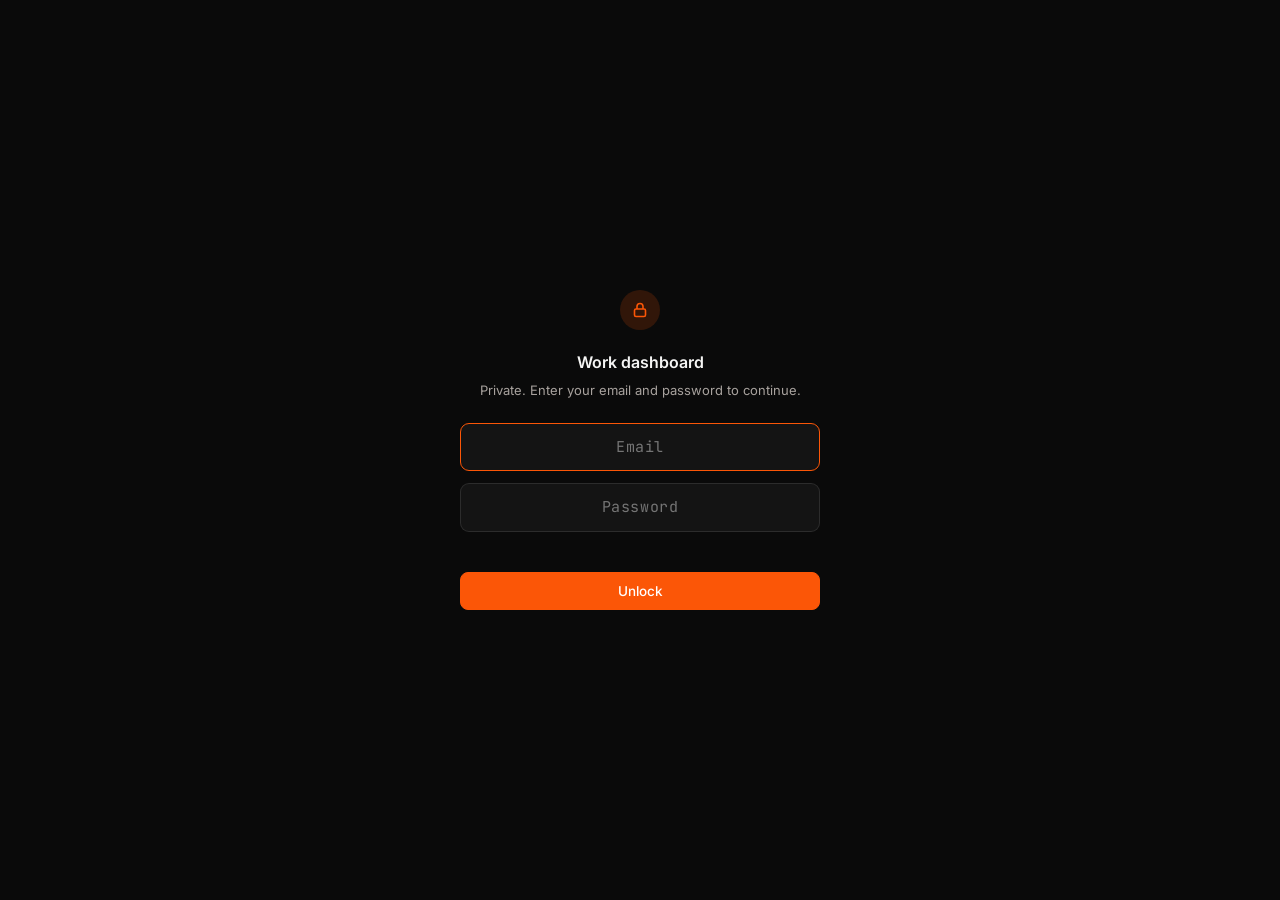
==== admin.html @ f703059a "Add site-content CMS, profile photo manager, and several fixes - Admin login now requires email + pa" ====
<!doctype html>
<html lang="en">
<head>
<meta charset="utf-8">
<meta name="viewport" content="width=device-width, initial-scale=1">
<meta name="robots" content="noindex, nofollow">
<title>Work — Pluseshot</title>
<link rel="preconnect" href="https://fonts.googleapis.com">
<link rel="preconnect" href="https://fonts.gstatic.com" crossorigin>
<link href="https://fonts.googleapis.com/css2?family=Inter:wght@400;500;600;700&family=JetBrains+Mono:wght@400;500&display=swap" rel="stylesheet">
<style>
  :root{
    --bg:#0a0a0a; --panel:#141414; --panel-2:#1a1a1a; --sunk:#0c0c0c;
    --line:rgba(255,255,255,.10); --line-hi:rgba(255,255,255,.20);
    --text:#f5f5f4; --dim:#a8a29e; --faint:#6b6560;
    --accent:#fb5607; --accent-soft:rgba(251,86,7,.16);
    --live:#3ddc97; --warn:#ffb454; --bad:#ff6b6b;
    --r:10px;
    --mono:"JetBrains Mono",ui-monospace,SFMono-Regular,Menlo,monospace;
    --ease:cubic-bezier(.22,1,.36,1);
  }
  *{box-sizing:border-box}
  html,body{height:100%}
  body{
    margin:0; background:var(--bg); color:var(--text);
    font:400 14px/1.5 Inter,system-ui,-apple-system,sans-serif;
    -webkit-font-smoothing:antialiased;
  }
  button,input,select,textarea{font:inherit;color:inherit}
  button{cursor:pointer}
  a{color:var(--accent)}

  /* ---- shell ---- */
  .shell{display:flex;flex-direction:column;min-height:100vh}

  .top{
    display:flex;align-items:center;gap:14px;
    padding:12px 18px;border-bottom:1px solid var(--line);
    background:var(--panel);position:sticky;top:0;z-index:20;
  }
  .brand{display:flex;align-items:center;gap:9px;font-weight:600;letter-spacing:-.01em}
  .dot{width:8px;height:8px;border-radius:50%;background:var(--accent);flex:none}
  .brand small{color:var(--faint);font-weight:400;font-size:12px;margin-left:2px}
  .spacer{flex:1}

  .pill{
    display:flex;align-items:center;gap:8px;
    background:var(--panel-2);border:1px solid var(--line);border-radius:999px;
    padding:6px 13px;font-size:12.5px;color:var(--dim);
    font-family:var(--mono);
  }
  .pill:hover{border-color:var(--line-hi);color:var(--text)}
  .pill .led{width:7px;height:7px;border-radius:50%;background:var(--faint);flex:none}
  .pill.on .led{background:var(--live);box-shadow:0 0 0 3px rgba(61,220,151,.16)}

  /* ---- buttons ---- */
  .btn{
    border:1px solid var(--line-hi);background:var(--panel-2);color:var(--text);
    border-radius:8px;padding:8px 14px;font-size:13.5px;font-weight:500;
    transition:background .16s,border-color .16s,opacity .16s;
  }
  .btn:hover{background:#1e1e27;border-color:#40404f}
  .btn:disabled{opacity:.42;cursor:not-allowed}
  .btn.primary{background:var(--accent);border-color:var(--accent);color:#fff}
  .btn.primary:hover{background:#ff7a33;border-color:#ff7a33}
  .btn.ghost{background:transparent;border-color:var(--line)}
  .btn.danger{color:var(--bad);border-color:#3a2226;background:transparent}
  .btn.danger:hover{background:#2a1519;border-color:#5a2b32}
  .btn.sm{padding:6px 11px;font-size:12.5px}
  :focus-visible{outline:2px solid var(--accent);outline-offset:2px;border-radius:6px}

  /* ---- add bar ---- */
  .add{
    display:flex;gap:10px;padding:16px 18px;
    border-bottom:1px solid var(--line);background:var(--sunk);
  }
  .add input{
    flex:1;min-width:0;background:var(--panel);border:1px solid var(--line);
    border-radius:8px;padding:11px 14px;font-family:var(--mono);font-size:13px;
  }
  .add input:focus{border-color:var(--accent);outline:none}
  .add input::placeholder{color:var(--faint);font-family:Inter,sans-serif}

  /* ---- body ---- */
  .body{display:grid;grid-template-columns:minmax(300px,380px) 1fr;flex:1;min-height:0}

  .bin{border-right:1px solid var(--line);background:var(--panel);display:flex;flex-direction:column;min-height:0}
  .bin__head{
    display:flex;align-items:center;justify-content:space-between;
    padding:12px 16px;border-bottom:1px solid var(--line);
    font-size:11px;letter-spacing:.1em;text-transform:uppercase;color:var(--faint);font-weight:600;
  }
  .bin__list{overflow:auto;padding:8px;flex:1}

  .row{
    display:flex;align-items:center;gap:11px;padding:8px;border-radius:9px;
    border:1px solid transparent;cursor:pointer;transition:background .13s,border-color .13s;
  }
  .row:hover{background:var(--panel-2)}
  .row.sel{background:var(--accent-soft);border-color:rgba(251,86,7,.5)}
  .row.dragging{opacity:.35}
  .row.over{border-color:var(--accent)}
  .row__n{
    font-family:var(--mono);font-size:11px;color:var(--faint);width:20px;flex:none;
    text-align:right;font-variant-numeric:tabular-nums;
  }
  .row__thumb{
    width:62px;height:35px;flex:none;border-radius:5px;object-fit:cover;
    background:#000;border:1px solid var(--line);
  }
  .row[data-aspect="9:16"] .row__thumb{width:22px;height:35px}
  .row__txt{min-width:0;flex:1}
  .row__title{
    font-size:13px;font-weight:500;white-space:nowrap;overflow:hidden;text-overflow:ellipsis;
  }
  .row__meta{
    font-size:11px;color:var(--faint);white-space:nowrap;overflow:hidden;text-overflow:ellipsis;margin-top:2px;
  }
  .row__flags{display:flex;gap:4px;flex:none}
  .flag{
    font-size:9px;letter-spacing:.06em;font-weight:600;text-transform:uppercase;
    padding:2px 5px;border-radius:4px;
  }
  .flag.f{background:rgba(251,86,7,.22);color:#ffb27a}
  .flag.h{background:#26262e;color:var(--faint)}
  .flag.ig{background:rgba(225,48,108,.22);color:#ff8fb3;font-size:10px}
  .row__grip{color:#3a3a47;cursor:grab;flex:none;padding:2px}
  .row__grip:active{cursor:grabbing}
  .row__del{
    color:var(--faint);flex:none;padding:4px;border-radius:6px;
    opacity:0;transition:opacity .13s,background .13s,color .13s;
    display:grid;place-items:center;
  }
  .row:hover .row__del{opacity:1}
  .row__del:hover{background:#2a1519;color:var(--bad)}
  .row__del:focus-visible{opacity:1}

  /* ---- inspector ---- */
  .insp{overflow:auto;padding:24px;min-height:0}
  .insp__inner{max-width:640px;margin:0 auto}

  .empty{
    height:100%;display:grid;place-content:center;justify-items:center;gap:12px;
    text-align:center;color:var(--faint);padding:40px;
  }
  .empty h2{margin:0;font-size:16px;color:var(--dim);font-weight:600}
  .empty p{margin:0;font-size:13.5px;max-width:340px;line-height:1.6}

  .card{
    border-radius:12px;overflow:hidden;border:1px solid var(--line);background:#000;
    aspect-ratio:16/9;position:relative;margin-bottom:22px;
  }
  .card[data-aspect="9:16"]{aspect-ratio:9/16;max-width:280px}
  .card[data-aspect="1:1"]{aspect-ratio:1/1;max-width:420px}
  .card[data-aspect="4:5"]{aspect-ratio:4/5;max-width:340px}
  .card img,.card video,.card iframe{position:absolute;inset:0;width:100%;height:100%;object-fit:cover;border:0}
  .card__tag{
    position:absolute;left:10px;bottom:10px;z-index:2;
    font-family:var(--mono);font-size:10.5px;color:#fff;
    background:rgba(8,8,12,.7);padding:4px 7px;border-radius:5px;
    backdrop-filter:blur(6px);
  }

  .grid2{display:grid;grid-template-columns:1fr 1fr;gap:14px}
  .f{margin-bottom:14px}
  .f label{
    display:block;font-size:11px;letter-spacing:.07em;text-transform:uppercase;
    color:var(--faint);font-weight:600;margin-bottom:6px;
  }
  .f input,.f select,.f textarea{
    width:100%;background:var(--sunk);border:1px solid var(--line);border-radius:8px;
    padding:10px 12px;font-size:13.5px;
  }
  .f input:focus,.f select:focus,.f textarea:focus{border-color:var(--accent);outline:none}
  .f textarea{font-family:inherit;resize:vertical;line-height:1.5;min-height:64px}
  .f .hint{font-size:11.5px;color:var(--faint);margin-top:5px;line-height:1.5}
  .f .mono{font-family:var(--mono);font-size:12.5px}

  .switches{display:flex;gap:10px;margin:18px 0 22px}
  .sw{
    display:flex;align-items:center;gap:8px;padding:9px 13px;border-radius:8px;
    border:1px solid var(--line);background:var(--sunk);font-size:13px;color:var(--dim);
  }
  .sw input{accent-color:var(--accent);width:15px;height:15px}
  .sw:has(input:checked){border-color:var(--accent);color:var(--text);background:var(--accent-soft)}

  .sec{
    font-size:11px;letter-spacing:.1em;text-transform:uppercase;color:var(--faint);
    font-weight:600;margin:26px 0 14px;padding-top:20px;border-top:1px solid var(--line);
  }

  /* ---- footer ---- */
  .foot{
    display:flex;align-items:center;gap:10px;padding:12px 18px;
    border-top:1px solid var(--line);background:var(--panel);
    position:sticky;bottom:0;z-index:20;
  }
  .count{font-size:12.5px;color:var(--faint);font-family:var(--mono)}
  .dirty{
    display:none;align-items:center;gap:6px;font-size:12.5px;color:var(--warn);
  }
  .dirty.on{display:flex}
  .dirty .led{width:6px;height:6px;border-radius:50%;background:var(--warn)}

  /* ---- modal ---- */
  .modal{position:fixed;inset:0;z-index:60;display:none;align-items:center;justify-content:center;padding:20px}
  .modal.on{display:flex}
  .modal__scrim{position:absolute;inset:0;background:rgba(5,5,9,.72);backdrop-filter:blur(6px)}
  .modal__box{
    position:relative;width:min(520px,100%);max-height:90vh;overflow:auto;
    background:var(--panel);border:1px solid var(--line);border-radius:14px;padding:24px;
  }
  .modal__box.wide{width:min(760px,100%)}
  .content-group{
    font-size:11px;font-weight:700;letter-spacing:.08em;text-transform:uppercase;color:var(--accent);
    margin:22px 0 10px;padding-top:14px;border-top:1px solid var(--line);
  }
  .content-group:first-child{margin-top:0;padding-top:0;border-top:none}
  .modal__box h2{margin:0 0 6px;font-size:16px;font-weight:600}
  .modal__box>p{margin:0 0 20px;font-size:13px;color:var(--dim);line-height:1.6}

  .note{
    background:var(--sunk);border:1px solid var(--line);border-left:2px solid var(--accent);
    border-radius:0 8px 8px 0;padding:12px 14px;font-size:12.5px;color:var(--dim);line-height:1.6;
    margin:16px 0;
  }
  .note code{font-family:var(--mono);font-size:11.5px;color:#ffb27a}

  .status{font-size:12.5px;margin-top:14px;line-height:1.6;min-height:19px}
  .status.ok{color:var(--live)} .status.err{color:var(--bad)} .status.busy{color:var(--dim)}

  /* ---- toast ---- */
  .toast{
    position:fixed;left:50%;bottom:74px;transform:translate(-50%,14px);
    background:#1b1b23;border:1px solid var(--line-hi);border-radius:10px;
    padding:11px 16px;font-size:13px;z-index:80;
    opacity:0;pointer-events:none;transition:opacity .22s,transform .28s var(--ease);
    box-shadow:0 12px 40px rgba(0,0,0,.5);
  }
  .toast.on{opacity:1;transform:translate(-50%,0)}
  .toast.ok{border-color:rgba(61,220,151,.4)}
  .toast.err{border-color:rgba(255,107,107,.4)}

  @media(max-width:880px){
    .body{grid-template-columns:1fr}
    .bin{border-right:0;border-bottom:1px solid var(--line);max-height:38vh}
    .grid2{grid-template-columns:1fr}
    .brand small{display:none}
  }

  /* ---- lock screen ---- */
  .lock{
    position:fixed;inset:0;z-index:100;display:flex;align-items:center;justify-content:center;
    background:var(--bg);padding:20px;
  }
  .lock.off{display:none}
  .lock__box{width:min(360px,100%);text-align:center}
  .lock__dot{
    width:40px;height:40px;border-radius:50%;background:var(--accent-soft);
    display:grid;place-items:center;margin:0 auto 20px;color:var(--accent);
  }
  .lock__box h1{font-size:16px;font-weight:600;margin:0 0 6px}
  .lock__box p{font-size:13px;color:var(--dim);margin:0 0 22px;line-height:1.6}
  .lock__box input{
    width:100%;background:var(--panel);border:1px solid var(--line);border-radius:9px;
    padding:12px 14px;font-size:15px;text-align:center;letter-spacing:.04em;
    font-family:var(--mono);margin-bottom:12px;
  }
  .lock__box input:focus{border-color:var(--accent);outline:none}
  .lock__box.shake input{border-color:var(--bad);animation:lockshake .32s}
  @keyframes lockshake{
    0%,100%{transform:translateX(0)} 25%{transform:translateX(-6px)}
    75%{transform:translateX(6px)}
  }
  .lock__err{font-size:12.5px;color:var(--bad);min-height:18px;margin-bottom:10px}
  #app.hidden{display:none}

  /* ---- messages inbox ---- */
  .msg-item{
    border:1px solid var(--line);border-radius:10px;padding:12px 14px;margin-bottom:10px;
    background:var(--sunk);position:relative;
  }
  .msg-item.unread{border-left:2px solid var(--accent)}
  .msg-item__head{display:flex;align-items:baseline;gap:8px;flex-wrap:wrap;margin-bottom:6px}
  .msg-item__name{font-weight:600;font-size:13.5px}
  .msg-item__email{font-size:12px;color:var(--dim);font-family:var(--mono)}
  .msg-item__date{font-size:11px;color:var(--faint);margin-left:auto;font-family:var(--mono)}
  .msg-item__project{
    font-size:10.5px;text-transform:uppercase;letter-spacing:.06em;color:var(--accent);
    background:var(--accent-soft);padding:2px 7px;border-radius:5px;
  }
  .msg-item__body{font-size:13px;line-height:1.6;color:var(--text);white-space:pre-wrap}
  .msg-item__del{
    position:absolute;top:10px;right:10px;color:var(--faint);padding:4px;border-radius:6px;
    opacity:0;transition:opacity .13s,background .13s,color .13s;
  }
  .msg-item:hover .msg-item__del{opacity:1}
  .msg-item__del:hover{background:#2a1519;color:var(--bad)}
  .msg-empty{color:var(--faint);font-size:13px;padding:20px 0;text-align:center}
</style>
</head>
<body>

<div class="lock" id="lock">
  <div class="lock__box" id="lockBox">
    <div class="lock__dot">
      <svg width="18" height="18" viewBox="0 0 18 18" fill="none" stroke="currentColor" stroke-width="1.6">
        <rect x="3.5" y="8" width="11" height="7.5" rx="1.5"/>
        <path d="M6 8V5.5a3 3 0 0 1 6 0V8"/>
      </svg>
    </div>
    <h1>Work dashboard</h1>
    <p>Private. Enter your email and password to continue.</p>
    <input id="lockEmail" type="email" placeholder="Email" autocomplete="username" autofocus>
    <input id="lockPw" type="password" placeholder="Password" autocomplete="current-password">
    <div class="lock__err" id="lockErr"></div>
    <button class="btn primary" id="lockGo" style="width:100%">Unlock</button>
  </div>
</div>

<div id="app" class="hidden">
<div class="shell">

  <header class="top">
    <div class="brand"><span class="dot"></span> Work <small>/ pluseshot</small></div>
    <div class="spacer"></div>
    <button class="pill" id="connPill"><span class="led"></span><span id="connText">Not connected</span></button>
    <button class="btn ghost sm" id="contentBtn" title="Every heading, paragraph and label on the site">Content</button>
    <button class="btn ghost sm" id="linksBtn" title="Instagram, YouTube, LinkedIn, Behance">Links</button>
    <button class="btn ghost sm" id="profileBtn" title="Your profile photo in the About section">Profile</button>
    <button class="btn ghost sm" id="msgBtn" title="Where contact form messages go">Messages</button>
    <button class="btn ghost sm" id="pwBtn" title="Change the dashboard password">Password</button>
    <button class="btn primary" id="publishBtn" disabled>Publish to site</button>
  </header>

  <div class="add">
    <input id="urlIn" placeholder="Paste a YouTube, Instagram, or Behance link — and press Enter" autocomplete="off" spellcheck="false">
    <button class="btn" id="addBtn">Add</button>
  </div>

  <div class="body">

    <aside class="bin">
      <div class="bin__head">
        <span>Order on site</span>
        <span id="binCount">0</span>
      </div>
      <div class="bin__list" id="list"></div>
    </aside>

    <main class="insp" id="insp"></main>

  </div>

  <footer class="foot">
    <span class="count" id="foot">0 projects</span>
    <span class="dirty" id="dirty"><span class="led"></span> Unpublished changes</span>
    <div class="spacer"></div>
    <button class="btn ghost sm" id="dlBtn">Download videos.json</button>
    <button class="btn ghost sm" id="copyBtn">Copy JSON</button>
  </footer>

</div>

<!-- connect -->
<div class="modal" id="connModal">
  <div class="modal__scrim" data-x></div>
  <div class="modal__box">
    <h2>Connect to your repo</h2>
    <p>Publishing writes <code style="font-family:var(--mono)">data/videos.json</code> straight into your GitHub repo. Pages rebuilds and the site updates — usually within a minute.</p>

    <div class="grid2">
      <div class="f"><label>Owner</label><input id="cOwner" class="mono" placeholder="AnmolChandiok"></div>
      <div class="f"><label>Repo</label><input id="cRepo" class="mono" placeholder="portfolio-website-"></div>
      <div class="f"><label>Branch</label><input id="cBranch" class="mono" placeholder="main"></div>
      <div class="f"><label>File path</label><input id="cPath" class="mono" placeholder="data/videos.json"></div>
    </div>

    <div class="f">
      <label>Access token</label>
      <input id="cToken" class="mono" type="password" placeholder="github_pat_…" autocomplete="off">
      <div class="hint">Make a <strong>fine-grained</strong> token at github.com → Settings → Developer settings → Tokens. Give it access to this one repo only, with <code>Contents: Read and write</code>. Nothing else.</div>
    </div>

    <label class="sw" style="width:100%">
      <input type="checkbox" id="cRemember" checked> Keep the token on this device
    </label>

    <div class="note">
      The token lives in this browser only. It is never written into the repo, so it is safe to host <code>admin.html</code> on the public site — anyone can open the page, but without their own token they cannot change a thing.
    </div>

    <div style="display:flex;gap:10px;margin-top:6px">
      <button class="btn" id="testBtn">Test connection</button>
      <button class="btn" id="pullBtn">Pull from site</button>
      <div class="spacer"></div>
      <button class="btn primary" id="saveConn">Done</button>
    </div>

    <div class="status" id="connStatus"></div>
  </div>
</div>

<!-- change password -->
<div class="modal" id="pwModal">
  <div class="modal__scrim" data-x></div>
  <div class="modal__box">
    <h2>Change password</h2>
    <p>Saves straight into <code style="font-family:var(--mono)" id="pwFileLabel">admin.html</code> using the same connection as publishing. Live the moment it's pushed.</p>

    <div class="f"><label>Current password</label>
      <input id="pwCurrent" type="password" autocomplete="current-password"></div>

    <div class="f"><label>New password</label>
      <input id="pwNew" type="password" autocomplete="new-password"></div>

    <div class="f"><label>Confirm new password</label>
      <input id="pwConfirm" type="password" autocomplete="new-password"></div>

    <details style="margin:14px 0">
      <summary style="cursor:pointer;font-size:12.5px;color:var(--dim)">This dashboard's file path, if not admin.html</summary>
      <div class="f" style="margin-top:10px">
        <input id="pwPath" class="mono" placeholder="admin.html">
        <div class="hint">Only change this if you renamed the dashboard file or moved it into a folder.</div>
      </div>
    </details>

    <div class="note">
      Needs the same repo connection as publishing — token, owner, and repo already saved. If that's not set up yet, do it from the connection pill first.
    </div>

    <div style="display:flex;gap:10px;margin-top:6px">
      <div class="spacer"></div>
      <button class="btn primary" id="pwSave">Save new password</button>
    </div>

    <div class="status" id="pwStatus"></div>
  </div>
</div>

<!-- messages -->
<div class="modal" id="msgModal">
  <div class="modal__scrim" data-x></div>
  <div class="modal__box" style="max-width:640px">
    <h2>Messages</h2>
    <p>Enquiries from your contact form \u2014 stored in <code style="font-family:var(--mono)">data/messages.json</code>
      in this repo. Nothing third-party, nothing external.</p>

    <div id="msgList" style="margin-top:16px"></div>

    <div class="note" id="msgSetupNote" style="margin-top:16px">
      Not receiving anything yet? The form needs a one-time Worker deploy \u2014 see
      <code style="font-family:var(--mono)">cloudflare-worker.js</code> in the repo root for the 5-minute setup,
      then paste its URL into <code style="font-family:var(--mono)">CONTACT_FORM_ENDPOINT</code> in
      <code style="font-family:var(--mono)">js/config.js</code>.
    </div>

    <div style="display:flex;gap:10px;margin-top:18px">
      <button class="btn" id="msgRefresh">Refresh</button>
      <div class="spacer"></div>
      <button class="btn primary" id="msgClose">Close</button>
    </div>

    <div class="status" id="msgStatus"></div>
  </div>
</div>

<!-- social links -->
<div class="modal" id="linksModal">
  <div class="modal__scrim" data-x></div>
  <div class="modal__box">
    <h2>Social links</h2>
    <p>Publishes to <code style="font-family:var(--mono)">data/social.json</code> \u2014 the icons in your site\u2019s
      footer read this. Leave any of these blank and that icon just hides itself rather than sitting there as a dead link.</p>

    <div class="f"><label>Instagram</label>
      <input id="linkInstagram" class="mono" placeholder="https://instagram.com/yourhandle"></div>
    <div class="f"><label>YouTube</label>
      <input id="linkYoutube" class="mono" placeholder="https://youtube.com/@yourhandle"></div>
    <div class="f"><label>LinkedIn</label>
      <input id="linkLinkedin" class="mono" placeholder="https://linkedin.com/in/yourname"></div>
    <div class="f"><label>Behance</label>
      <input id="linkBehance" class="mono" placeholder="https://behance.net/yourname"></div>

    <div style="display:flex;gap:10px;margin-top:6px">
      <button class="btn" id="linksPull">Pull current</button>
      <div class="spacer"></div>
      <button class="btn primary" id="linksSave">Publish links</button>
    </div>

    <div class="status" id="linksStatus"></div>
  </div>
</div>

<!-- profile photo -->
<div class="modal" id="profileModal">
  <div class="modal__scrim" data-x></div>
  <div class="modal__box">
    <h2>Profile photo</h2>
    <p>Shows in the About section, in place of the "AC" mark. Publishing uploads the file straight into
      <code style="font-family:var(--mono)">media/</code> in your repo — no third-party image host.</p>

    <div style="border:1px solid var(--line);border-radius:12px;overflow:hidden;background:var(--sunk);margin-bottom:14px">
      <img id="profilePreview" style="display:none;width:100%;max-height:260px;object-fit:cover" alt="">
      <div id="profileEmpty" style="padding:28px 14px;text-align:center;color:var(--faint);font-size:12.5px">
        No photo published yet.
      </div>
    </div>

    <div class="f"><label>Choose an image</label>
      <input type="file" id="profileFile" accept="image/*"></div>
    <div class="hint">Any size works — it gets center-cropped into the About section's frame, so a fairly
      centered subject looks best. A few hundred KB is plenty; huge files just slow down the page.</div>

    <div style="display:flex;gap:10px;margin-top:14px">
      <button class="btn danger sm" id="profileRemove">Remove photo</button>
      <div class="spacer"></div>
      <button class="btn primary" id="profileSave">Publish photo</button>
    </div>

    <div class="status" id="profileStatus"></div>
  </div>
</div>

<!-- site content -->
<div class="modal" id="contentModal">
  <div class="modal__scrim" data-x></div>
  <div class="modal__box wide">
    <h2>Site content</h2>
    <p>Every heading, paragraph, button label and list item on the live site, in one place. Publishes to
      <code style="font-family:var(--mono)">data/content.json</code>. Leave a field empty to keep whatever's
      already hand-written in the page for it.</p>

    <div id="contentFields"></div>

    <div style="display:flex;gap:10px;margin-top:18px;position:sticky;bottom:-24px;background:var(--panel);padding:14px 0 2px">
      <button class="btn" id="contentPull">Pull current</button>
      <div class="spacer"></div>
      <button class="btn primary" id="contentSave">Publish content</button>
    </div>

    <div class="status" id="contentStatus"></div>
  </div>
</div>

<div class="toast" id="toast"></div>

</div><!-- /#app -->

<script>
(function () {
  'use strict';

  /* ---------- lock screen -------------------------------------------------
     Change the password: run this in any browser console, then replace
     PW_HASH below with what it prints.

       crypto.subtle.digest('SHA-256', new TextEncoder().encode('yourNewPassword'))
         .then(b => console.log([...new Uint8Array(b)].map(x => x.toString(16).padStart(2,'0')).join('')))

     Default password is: Pluseshot-2026 — change it before you push this live.

     This asks for the password on EVERY page load, on purpose — no "stay
     unlocked" behaviour, so closing the tab always means entering it again
     next time, regardless of what your browser does with tab restores.
  ------------------------------------------------------------------------- */

  var PW_HASH = 'e8b3abdb658b91480eecfff5e7764727cbd920b9a232acba511a846bd3ae9730';
  var LOGIN_EMAIL = 'anmol.chandiok9@gmail.com';

  async function sha256Hex(str) {
    var buf = await crypto.subtle.digest('SHA-256', new TextEncoder().encode(str));
    return Array.prototype.map.call(new Uint8Array(buf), function (b) {
      return b.toString(16).padStart(2, '0');
    }).join('');
  }

  function showApp() {
    document.getElementById('lock').classList.add('off');
    document.getElementById('app').classList.remove('hidden');
  }

  async function tryUnlock() {
    var emailInput = document.getElementById('lockEmail');
    var pwInput = document.getElementById('lockPw');
    var err = document.getElementById('lockErr');
    var box = document.getElementById('lockBox');
    var email = emailInput.value.trim().toLowerCase();
    var pw = pwInput.value;

    if (!email) { emailInput.focus(); return; }
    if (!pw) { pwInput.focus(); return; }

    var hash = await sha256Hex(pw);
    if (email === LOGIN_EMAIL.toLowerCase() && hash === PW_HASH) {
      showApp();
    } else {
      err.textContent = 'Wrong email or password.';
      box.classList.remove('shake'); void box.offsetWidth; box.classList.add('shake');
      pwInput.value = '';
      pwInput.focus();
    }
  }

  document.getElementById('lockGo').addEventListener('click', tryUnlock);
  document.getElementById('lockEmail').addEventListener('keydown', function (e) {
    if (e.key === 'Enter') tryUnlock();
  });
  document.getElementById('lockPw').addEventListener('keydown', function (e) {
    if (e.key === 'Enter') tryUnlock();
  });

  /* ---------- everything below only matters once unlocked ---------------- */

  /* ---------- tiny helpers ---------------------------------------------- */

  var $ = function (s) { return document.querySelector(s); };
  var mem = {};
  var store = {
    get: function (k) { try { return localStorage.getItem(k); } catch (e) { return mem[k] || null; } },
    set: function (k, v) { try { localStorage.setItem(k, v); } catch (e) { mem[k] = v; } },
    del: function (k) { try { localStorage.removeItem(k); } catch (e) { delete mem[k]; } }
  };

  function toast(msg, kind) {
    var t = $('#toast');
    t.textContent = msg;
    t.className = 'toast on ' + (kind || '');
    clearTimeout(toast._t);
    toast._t = setTimeout(function () { t.className = 'toast ' + (kind || ''); }, 2600);
  }

  function esc(s) {
    return String(s == null ? '' : s).replace(/[&<>"']/g, function (c) {
      return { '&': '&amp;', '<': '&lt;', '>': '&gt;', '"': '&quot;', "'": '&#39;' }[c];
    });
  }

  function b64enc(str) {
    var bytes = new TextEncoder().encode(str), bin = '';
    for (var i = 0; i < bytes.length; i++) bin += String.fromCharCode(bytes[i]);
    return btoa(bin);
  }
  function b64dec(s) {
    var bin = atob(String(s).replace(/\s/g, ''));
    var bytes = new Uint8Array(bin.length);
    for (var i = 0; i < bin.length; i++) bytes[i] = bin.charCodeAt(i);
    return new TextDecoder().decode(bytes);
  }

  /* ---------- YouTube ---------------------------------------------------- */

  var RE = /(?:youtu\.be\/|youtube\.com\/(?:watch\?(?:.*&)?v=|embed\/|shorts\/|live\/|v\/))([A-Za-z0-9_-]{11})/;

  function parseYT(input) {
    var s = String(input || '').trim();
    var m = s.match(RE);
    if (m) return { id: m[1], vertical: /\/shorts\//.test(s) };
    if (/^[A-Za-z0-9_-]{11}$/.test(s)) return { id: s, vertical: false };
    return null;
  }

  /* ---------- Instagram / Behance ----------------------------------------
     These aren't embeddable video players the way YouTube is — Instagram
     has no public autoplay embed, and Behance shows case studies, not
     video. Both get added as "external" cards: they show a thumbnail you
     provide, and clicking one opens the piece on Instagram or Behance
     itself, in a new tab, instead of playing inline. */

  var RE_INSTAGRAM = /instagram\.com\/(?:reel|p|tv)\/([A-Za-z0-9_-]+)/;
  var RE_BEHANCE = /behance\.net\/gallery\/(\d+)/;

  function parseExternal(input) {
    var s = String(input || '').trim();
    if (!/^https?:\/\//i.test(s)) return null;

    var ig = s.match(RE_INSTAGRAM);
    if (ig) return { kind: 'instagram', url: s, vertical: true, slug: ig[1] };

    if (/instagram\.com\//i.test(s)) return { kind: 'instagram', url: s, vertical: true, slug: '' };

    var be = s.match(RE_BEHANCE);
    if (be || /behance\.net\//i.test(s)) return { kind: 'behance', url: s, vertical: false, slug: be ? be[1] : '' };

    return null;
  }

  function thumb(v) {
    if (v.type === 'external') return v.poster || '';
    return v.poster || ('https://i.ytimg.com/vi/' + v.id + '/hqdefault.jpg');
  }

  async function oembed(id) {
    try {
      var u = 'https://www.youtube.com/oembed?url=' +
              encodeURIComponent('https://www.youtube.com/watch?v=' + id) + '&format=json';
      var r = await fetch(u);
      if (!r.ok) return null;
      return await r.json();
    } catch (e) { return null; }
  }

  /* ---------- state ------------------------------------------------------ */

  var items = [];
  var sel = -1;
  var published = '';   // last known JSON on the server, for the dirty flag

  var cfg = {
    owner:  store.get('pw.owner')  || '',
    repo:   store.get('pw.repo')   || '',
    branch: store.get('pw.branch') || 'main',
    path:   store.get('pw.path')   || 'data/videos.json',
    token:  store.get('pw.token')  || ''
  };

  function blank(id, vertical) {
    return {
      type: 'youtube',
      id: id, title: '', client: '', category: '', year: String(new Date().getFullYear()),
      description: '', instagramUrl: '',
      aspect: vertical ? '9:16' : '16:9', duration: '', poster: '', preview: '',
      previewMode: 'youtube', start: 0, featured: false, hidden: false
    };
  }

  function blankExternal(ext) {
    return {
      type: 'external',
      externalKind: ext.kind,      // 'instagram' | 'behance'
      externalUrl: ext.url,
      id: ext.kind + '-' + (ext.slug || Date.now().toString(36)),
      title: '', client: '', category: '', year: String(new Date().getFullYear()),
      description: '',
      aspect: ext.vertical ? '9:16' : '16:9', duration: '', poster: '',
      featured: false, hidden: false
    };
  }

  function payload() {
    return JSON.stringify({ updated: new Date().toISOString(), videos: items }, null, 2);
  }

  /* Compare on the videos only — the timestamp always differs. */
  function fingerprint(json) {
    try { return JSON.stringify((JSON.parse(json) || {}).videos || []); }
    catch (e) { return ''; }
  }

  function isDirty() {
    return fingerprint(payload()) !== fingerprint(published);
  }

  /* ---------- render: the bin ------------------------------------------- */

  function renderList() {
    var list = $('#list');
    $('#binCount').textContent = items.length;
    $('#foot').textContent = items.length + (items.length === 1 ? ' project' : ' projects');
    $('#dirty').classList.toggle('on', isDirty());
    $('#publishBtn').disabled = !(cfg.token && cfg.owner && cfg.repo);

    if (!items.length) {
      list.innerHTML = '<p style="padding:22px 12px;color:var(--faint);font-size:13px;line-height:1.6">' +
        'Nothing here yet. Paste a YouTube link above to add your first piece.</p>';
      return;
    }

    list.innerHTML = items.map(function (v, i) {
      var n = String(i + 1).padStart(2, '0');
      var meta = [v.client, v.category, v.year].filter(Boolean).join(' · ') || v.id;
      return '' +
      '<div class="row' + (i === sel ? ' sel' : '') + '" data-i="' + i + '" data-aspect="' + esc(v.aspect) + '" draggable="true">' +
        '<span class="row__n">' + n + '</span>' +
        '<img class="row__thumb" src="' + esc(thumb(v)) + '" alt="">' +
        '<span class="row__txt">' +
          '<span class="row__title">' + esc(v.title || 'Untitled') + '</span>' +
          '<span class="row__meta">' + esc(meta) + '</span>' +
        '</span>' +
        '<span class="row__flags">' +
          (v.featured ? '<span class="flag f">Feat</span>' : '') +
          (v.hidden ? '<span class="flag h">Hidden</span>' : '') +
          (v.instagramUrl ? '<span class="flag ig" title="Also on Instagram">IG</span>' : '') +
        '</span>' +
        '<span class="row__grip" title="Drag to reorder">⣿</span>' +
      '</div>';
    }).join('');
  }

  /* ---------- render: the inspector ------------------------------------- */

  function renderInsp() {
    var host = $('#insp');

    if (sel < 0 || !items[sel]) {
      host.innerHTML =
        '<div class="empty">' +
          '<h2>Pick a project</h2>' +
          '<p>Select something on the left to edit it, or paste a YouTube link up top to add a new one. The order in that list is the order on your site.</p>' +
        '</div>';
      return;
    }

    var v = items[sel];
    if (v.type === 'external') { renderInspExternal(v); return; }

    var cats = ['Motion Design', 'Brand Film', 'Short Form', 'Explainer', 'Title Sequence', '3D', 'Real Estate'];

    host.innerHTML =
    '<div class="insp__inner">' +

      '<div class="card" data-aspect="' + esc(v.aspect) + '" id="cardPrev">' +
        '<img src="' + esc(v.poster || ('https://i.ytimg.com/vi/' + v.id + '/maxresdefault.jpg')) + '" alt="" ' +
             'onerror="this.src=\'https://i.ytimg.com/vi/' + esc(v.id) + '/hqdefault.jpg\'">' +
        '<span class="card__tag">' + esc(v.id) + ' · ' + esc(v.aspect) + '</span>' +
      '</div>' +

      '<div class="f"><label>Title</label>' +
        '<input data-k="title" value="' + esc(v.title) + '" placeholder="What is this piece called?"></div>' +

      '<div class="f"><label>Description</label>' +
        '<textarea data-k="description" rows="3" placeholder="A sentence or two about this project \u2014 shows under the video when someone plays it.">' + esc(v.description || '') + '</textarea></div>' +

      '<div class="grid2">' +
        '<div class="f"><label>Client</label>' +
          '<input data-k="client" value="' + esc(v.client) + '" placeholder="Square Foot Story"></div>' +
        '<div class="f"><label>Category</label>' +
          '<input data-k="category" list="cats" value="' + esc(v.category) + '" placeholder="Motion Design">' +
          '<datalist id="cats">' + cats.map(function (c) { return '<option value="' + c + '">'; }).join('') + '</datalist>' +
        '</div>' +
        '<div class="f"><label>Year</label>' +
          '<input data-k="year" class="mono" value="' + esc(v.year) + '" placeholder="2026"></div>' +
        '<div class="f"><label>Duration</label>' +
          '<input data-k="duration" class="mono" value="' + esc(v.duration) + '" placeholder="1:24">' +
          '<div class="hint">Shows as a badge on the thumbnail. Leave empty to hide it.</div></div>' +
      '</div>' +

      '<div class="f"><label>Shape</label>' +
        '<select data-k="aspect">' +
          ['16:9', '9:16', '1:1', '4:5'].map(function (a) {
            return '<option value="' + a + '"' + (v.aspect === a ? ' selected' : '') + '>' + a +
                   (a === '16:9' ? ' — landscape' : a === '9:16' ? ' — Reel / Short' : '') + '</option>';
          }).join('') +
        '</select></div>' +

      '<div class="sec">Preview — what plays in the small screen</div>' +

      '<div class="f"><label>Source</label>' +
        '<select data-k="previewMode">' +
          '<option value="none"' + (v.previewMode === 'none' ? ' selected' : '') + '>Still thumbnail — no motion</option>' +
          '<option value="clip"' + (v.previewMode === 'clip' ? ' selected' : '') + '>Silent clip you host — best quality</option>' +
          '<option value="youtube"' + (v.previewMode === 'youtube' ? ' selected' : '') + '>Muted YouTube loop — zero extra files</option>' +
        '</select>' +
        '<div class="hint" id="pvHint"></div></div>' +

      (v.previewMode === 'clip' ?
        '<div class="f"><label>Clip URL</label>' +
          '<input data-k="preview" class="mono" value="' + esc(v.preview) + '" placeholder="assets/previews/' + esc(v.id) + '.mp4">' +
          '<div class="hint">Export 4–6 seconds, muted, 640px wide, H.264, under 1 MB. Drop it in <code style="font-family:var(--mono)">assets/previews/</code> and put the path here.</div></div>'
        : '') +

      (v.previewMode === 'youtube' ?
        '<div class="f"><label>Start at (seconds)</label>' +
          '<input data-k="start" class="mono" type="number" min="0" value="' + (v.start || 0) + '">' +
          '<div class="hint">Skip the slate. The loop starts here.</div></div>'
        : '') +

      '<div class="f"><label>Poster override</label>' +
        '<input data-k="poster" class="mono" value="' + esc(v.poster) + '" placeholder="leave empty to use the YouTube thumbnail">' +
        '<div class="hint">Worth setting for vertical pieces — YouTube only ever gives you a 16:9 thumbnail, so a Short ends up letterboxed.</div></div>' +

      '<div class="f"><label>Also on Instagram (optional)</label>' +
        '<input data-k="instagramUrl" class="mono" value="' + esc(v.instagramUrl || '') + '" placeholder="https://instagram.com/reel/...">' +
        '<div class="hint">Instagram doesn\u2019t allow embedding a reel that plays in place like YouTube does \u2014 this just adds a link next to the player so people can open it there too.</div></div>' +

      '<div class="switches">' +
        '<label class="sw"><input type="checkbox" data-k="featured"' + (v.featured ? ' checked' : '') + '> Featured</label>' +
        '<label class="sw"><input type="checkbox" data-k="hidden"' + (v.hidden ? ' checked' : '') + '> Hide from site</label>' +
      '</div>' +

      '<div style="display:flex;gap:10px;padding-top:18px;border-top:1px solid var(--line)">' +
        '<a class="btn ghost sm" href="https://www.youtube.com/watch?v=' + esc(v.id) + '" target="_blank" rel="noopener">Open on YouTube ↗</a>' +
        '<div class="spacer" style="flex:1"></div>' +
        '<button class="btn danger sm" id="delBtn">Remove</button>' +
      '</div>' +

    '</div>';

    var hints = {
      none:    'The thumbnail nudges in on hover. Lightest option, works everywhere.',
      clip:    'A short silent loop plays on hover, or when the card scrolls into view on a phone. This is the one that looks expensive.',
      youtube: 'The YouTube player runs muted behind the card. No files to make, but it is heavier and only starts once YouTube responds.'
    };
    var h = $('#pvHint');
    if (h) h.textContent = hints[v.previewMode] || hints.none;

    // live-bind every field
    host.querySelectorAll('[data-k]').forEach(function (input) {
      var k = input.dataset.k;
      var ev = input.type === 'checkbox' || input.tagName === 'SELECT' ? 'change' : 'input';
      input.addEventListener(ev, function () {
        var val = input.type === 'checkbox' ? input.checked
                : input.type === 'number'   ? (parseInt(input.value, 10) || 0)
                : input.value;
        items[sel][k] = val;

        if (k === 'previewMode' || k === 'aspect' || k === 'poster') renderInsp();
        renderList();
      });
    });

    var del = $('#delBtn');
    if (del) del.addEventListener('click', function () {
      items.splice(sel, 1);
      sel = Math.min(sel, items.length - 1);
      renderList(); renderInsp();
      toast('Removed. Publish to make it stick.');
    });
  }

  function renderInspExternal(v) {
    var host = $('#insp');
    var cats = ['Motion Design', 'Brand Film', 'Short Form', 'Explainer', 'Title Sequence', '3D', 'Real Estate'];
    var kindLabel = v.externalKind === 'instagram' ? 'Instagram' : 'Behance';

    host.innerHTML =
    '<div class="insp__inner">' +

      '<div class="card" data-aspect="' + esc(v.aspect) + '" id="cardPrev" style="background:var(--sunk)">' +
        (v.poster
          ? '<img src="' + esc(v.poster) + '" alt="">'
          : '<div style="height:100%;display:grid;place-items:center;color:var(--faint);font-size:12.5px;padding:20px;text-align:center">No thumbnail yet \u2014 add a poster URL below</div>') +
        '<span class="card__tag">' + kindLabel + '</span>' +
      '</div>' +

      '<div class="note" style="margin:14px 0">' +
        kindLabel + ' doesn\u2019t allow embedding that plays in place, so this card opens ' + kindLabel +
        ' itself in a new tab when clicked, instead of playing inline like your YouTube pieces.' +
      '</div>' +

      '<div class="f"><label>Title</label>' +
        '<input data-k="title" value="' + esc(v.title) + '" placeholder="What is this piece called?"></div>' +

      '<div class="f"><label>Description</label>' +
        '<textarea data-k="description" rows="3" placeholder="A sentence or two about this project.">' + esc(v.description || '') + '</textarea></div>' +

      '<div class="grid2">' +
        '<div class="f"><label>Client</label>' +
          '<input data-k="client" value="' + esc(v.client) + '" placeholder="Square Foot Story"></div>' +
        '<div class="f"><label>Category</label>' +
          '<input data-k="category" list="cats" value="' + esc(v.category) + '" placeholder="Motion Design">' +
          '<datalist id="cats">' + cats.map(function (c) { return '<option value="' + c + '">'; }).join('') + '</datalist>' +
        '</div>' +
        '<div class="f"><label>Year</label>' +
          '<input data-k="year" class="mono" value="' + esc(v.year) + '" placeholder="2026"></div>' +
        '<div class="f"><label>Duration</label>' +
          '<input data-k="duration" class="mono" value="' + esc(v.duration) + '" placeholder="1:24"></div>' +
      '</div>' +

      '<div class="f"><label>Shape</label>' +
        '<select data-k="aspect">' +
          ['16:9', '9:16', '1:1', '4:5'].map(function (a) {
            return '<option value="' + a + '"' + (v.aspect === a ? ' selected' : '') + '>' + a + '</option>';
          }).join('') +
        '</select></div>' +

      '<div class="f"><label>Thumbnail (required \u2014 ' + kindLabel + ' won\u2019t give us one automatically)</label>' +
        '<input data-k="poster" class="mono" value="' + esc(v.poster || '') + '" placeholder="assets/posters/' + esc(v.id) + '.jpg">' +
        '<div class="hint">Screenshot the post and drop the image in your repo, then paste its path here.</div></div>' +

      '<div class="switches">' +
        '<label class="sw"><input type="checkbox" data-k="featured"' + (v.featured ? ' checked' : '') + '> Featured</label>' +
        '<label class="sw"><input type="checkbox" data-k="hidden"' + (v.hidden ? ' checked' : '') + '> Hide from site</label>' +
      '</div>' +

      '<div style="display:flex;gap:10px;padding-top:18px;border-top:1px solid var(--line)">' +
        '<a class="btn ghost sm" href="' + esc(v.externalUrl) + '" target="_blank" rel="noopener">Open on ' + kindLabel + ' \u2197</a>' +
        '<div class="spacer" style="flex:1"></div>' +
        '<button class="btn danger sm" id="delBtn">Remove</button>' +
      '</div>' +

    '</div>';

    host.querySelectorAll('[data-k]').forEach(function (input) {
      var k = input.dataset.k;
      var ev = input.type === 'checkbox' || input.tagName === 'SELECT' ? 'change' : 'input';
      input.addEventListener(ev, function () {
        var val = input.type === 'checkbox' ? input.checked : input.value;
        items[sel][k] = val;
        if (k === 'aspect' || k === 'poster') renderInsp();
        renderList();
      });
    });

    var del = $('#delBtn');
    if (del) del.addEventListener('click', function () {
      items.splice(sel, 1);
      sel = Math.min(sel, items.length - 1);
      renderList(); renderInsp();
      toast('Removed. Publish to make it stick.');
    });
  }

  /* ---------- add -------------------------------------------------------- */

  async function add() {
    var input = $('#urlIn');
    var raw = input.value;
    var p = parseYT(raw);

    if (p) {
      if (items.some(function (v) { return v.id === p.id; })) {
        toast('Already in the list.', 'err');
        sel = items.findIndex(function (v) { return v.id === p.id; });
        renderList(); renderInsp();
        return;
      }

      var v = blank(p.id, p.vertical);
      items.unshift(v);
      sel = 0;
      input.value = '';
      renderList(); renderInsp();

      var meta = await oembed(p.id);
      if (meta && items[0] && items[0].id === p.id) {
        if (!v.title)  v.title  = meta.title || '';
        if (!v.client) v.client = meta.author_name || '';
        renderList(); renderInsp();
        toast('Added — title pulled from YouTube.', 'ok');
      } else {
        toast('Added. Give it a title.', 'ok');
      }
      return;
    }

    var ext = parseExternal(raw);
    if (ext) {
      if (items.some(function (v) { return v.externalUrl === ext.url; })) {
        toast('Already in the list.', 'err');
        sel = items.findIndex(function (v) { return v.externalUrl === ext.url; });
        renderList(); renderInsp();
        return;
      }

      var ev = blankExternal(ext);
      items.unshift(ev);
      sel = 0;
      input.value = '';
      renderList(); renderInsp();
      toast('Added from ' + (ext.kind === 'instagram' ? 'Instagram' : 'Behance') + ' — add a title and thumbnail.', 'ok');
      return;
    }

    toast('That\u2019s not a link I recognise \u2014 paste a YouTube, Instagram, or Behance URL.', 'err');
    input.focus();
  }

  /* ---------- drag to reorder ------------------------------------------- */

  var dragFrom = -1;

  $('#list').addEventListener('dragstart', function (e) {
    var row = e.target.closest('.row'); if (!row) return;
    dragFrom = +row.dataset.i;
    row.classList.add('dragging');
    e.dataTransfer.effectAllowed = 'move';
    try { e.dataTransfer.setData('text/plain', String(dragFrom)); } catch (x) {}
  });

  $('#list').addEventListener('dragover', function (e) {
    e.preventDefault();
    e.dataTransfer.dropEffect = 'move';
    var row = e.target.closest('.row');
    $('#list').querySelectorAll('.row').forEach(function (r) { r.classList.toggle('over', r === row); });
  });

  $('#list').addEventListener('dragleave', function (e) {
    var row = e.target.closest('.row');
    if (row) row.classList.remove('over');
  });

  $('#list').addEventListener('drop', function (e) {
    e.preventDefault();
    var row = e.target.closest('.row');
    if (!row || dragFrom < 0) return;
    var to = +row.dataset.i;
    if (to !== dragFrom) {
      var moved = items.splice(dragFrom, 1)[0];
      items.splice(to, 0, moved);
      sel = to;
    }
    dragFrom = -1;
    renderList(); renderInsp();
  });

  $('#list').addEventListener('dragend', function () {
    dragFrom = -1;
    $('#list').querySelectorAll('.row').forEach(function (r) {
      r.classList.remove('dragging', 'over');
    });
  });

  $('#list').addEventListener('click', function (e) {
    var row = e.target.closest('.row'); if (!row) return;
    sel = +row.dataset.i;
    renderList(); renderInsp();
  });

  /* ---------- GitHub ----------------------------------------------------- */

  function gh(path, opts) {
    opts = opts || {};
    return fetch('https://api.github.com' + path, {
      method: opts.method || 'GET',
      headers: {
        'Accept': 'application/vnd.github+json',
        'X-GitHub-Api-Version': '2022-11-28',
        'Authorization': 'Bearer ' + cfg.token,
        'Content-Type': 'application/json'
      },
      body: opts.body
    });
  }

  function filePath(path) {
    return '/repos/' + cfg.owner + '/' + cfg.repo + '/contents/' +
           (path || cfg.path).split('/').map(encodeURIComponent).join('/');
  }

  function ghError(res) {
    if (res.status === 401) return 'Token rejected. It is wrong or it has expired.';
    if (res.status === 403) return 'Token has no write access to this repo. It needs Contents: Read and write.';
    if (res.status === 404) return 'Cannot see ' + cfg.owner + '/' + cfg.repo + ' on branch ' + cfg.branch + '. Check the names, and that the token covers this repo.';
    if (res.status === 409) return 'The file changed on GitHub since you last pulled. Pull from site, then publish again.';
    if (res.status === 422) return 'GitHub rejected the write. Usually the branch name is wrong.';
    return 'GitHub said ' + res.status + '.';
  }

  async function getRemote(path) {
    var res = await gh(filePath(path) + '?ref=' + encodeURIComponent(cfg.branch) + '&t=' + Date.now());
    if (res.status === 404) return { sha: null, text: null };
    if (!res.ok) throw new Error(ghError(res));
    var j = await res.json();
    return { sha: j.sha, text: b64dec(j.content) };
  }

  async function publish() {
    var btn = $('#publishBtn');
    btn.disabled = true;
    var label = btn.textContent;
    btn.textContent = 'Publishing…';

    try {
      var remote = await getRemote();
      var body = {
        message: 'Update work — ' + items.length + (items.length === 1 ? ' project' : ' projects'),
        content: b64enc(payload()),
        branch: cfg.branch
      };
      if (remote.sha) body.sha = remote.sha;

      var res = await gh(filePath(), { method: 'PUT', body: JSON.stringify(body) });
      if (!res.ok) throw new Error(ghError(res));

      published = payload();
      renderList();
      toast('Published. The site updates in about a minute.', 'ok');
    } catch (err) {
      toast(err.message || 'Publish failed.', 'err');
    } finally {
      btn.textContent = label;
      btn.disabled = false;
    }
  }

  async function pull() {
    var s = $('#connStatus');
    s.className = 'status busy';
    s.textContent = 'Reading ' + cfg.path + '…';

    try {
      var remote = await getRemote();
      if (remote.text === null) {
        s.className = 'status';
        s.textContent = cfg.path + ' does not exist yet. Publishing will create it.';
        published = '';
        renderList();
        return;
      }
      var parsed = JSON.parse(remote.text);
      items = Array.isArray(parsed) ? parsed : (parsed.videos || []);
      items = items.map(function (v) { return Object.assign(blank(v.id, false), v); });
      published = remote.text;
      sel = items.length ? 0 : -1;
      renderList(); renderInsp();
      s.className = 'status ok';
      s.textContent = 'Pulled ' + items.length + ' project' + (items.length === 1 ? '' : 's') + ' from the site.';
    } catch (err) {
      s.className = 'status err';
      s.textContent = err.message || 'Could not read the file.';
    }
  }

  async function test() {
    readConn();
    var s = $('#connStatus');

    if (!cfg.token || !cfg.owner || !cfg.repo) {
      s.className = 'status err';
      s.textContent = 'Owner, repo and token are all required.';
      return;
    }

    s.className = 'status busy';
    s.textContent = 'Checking…';

    try {
      var res = await gh('/repos/' + cfg.owner + '/' + cfg.repo);
      if (!res.ok) throw new Error(ghError(res));
      var repo = await res.json();
      if (!repo.permissions || !repo.permissions.push) {
        throw new Error('Token can read this repo but not write to it. It needs Contents: Read and write.');
      }
      s.className = 'status ok';
      s.textContent = 'Connected to ' + repo.full_name + '. Write access confirmed.';
      setConn(true, repo.full_name);
    } catch (err) {
      s.className = 'status err';
      s.textContent = err.message || 'Could not reach GitHub.';
      setConn(false);
    }
  }

  function setConn(on, label) {
    $('#connPill').classList.toggle('on', !!on);
    $('#connText').textContent = on ? (label || (cfg.owner + '/' + cfg.repo)) : 'Not connected';
    $('#publishBtn').disabled = !on;
  }

  function readConn() {
    cfg.owner  = $('#cOwner').value.trim();
    cfg.repo   = $('#cRepo').value.trim();
    cfg.branch = $('#cBranch').value.trim() || 'main';
    cfg.path   = $('#cPath').value.trim() || 'data/videos.json';
    cfg.token  = $('#cToken').value.trim();

    store.set('pw.owner', cfg.owner);
    store.set('pw.repo', cfg.repo);
    store.set('pw.branch', cfg.branch);
    store.set('pw.path', cfg.path);
    if ($('#cRemember').checked) store.set('pw.token', cfg.token);
    else store.del('pw.token');
  }

  function fillConn() {
    $('#cOwner').value  = cfg.owner;
    $('#cRepo').value   = cfg.repo;
    $('#cBranch').value = cfg.branch;
    $('#cPath').value   = cfg.path;
    $('#cToken').value  = cfg.token;
  }

  /* ---------- export ----------------------------------------------------- */

  function download() {
    var blob = new Blob([payload()], { type: 'application/json' });
    var a = document.createElement('a');
    a.href = URL.createObjectURL(blob);
    a.download = 'videos.json';
    a.click();
    setTimeout(function () { URL.revokeObjectURL(a.href); }, 1000);
    toast('Downloaded. Drop it into ' + cfg.path + ' and commit.', 'ok');
  }

  async function copy() {
    try {
      await navigator.clipboard.writeText(payload());
      toast('JSON copied.', 'ok');
    } catch (e) {
      toast('Clipboard blocked — use Download instead.', 'err');
    }
  }

  /* ---------- wire ------------------------------------------------------- */

  $('#addBtn').addEventListener('click', add);
  $('#urlIn').addEventListener('keydown', function (e) { if (e.key === 'Enter') add(); });

  $('#publishBtn').addEventListener('click', publish);
  $('#dlBtn').addEventListener('click', download);
  $('#copyBtn').addEventListener('click', copy);

  $('#connPill').addEventListener('click', function () {
    fillConn();
    $('#connModal').classList.add('on');
    $('#connStatus').textContent = '';
  });
  $('#connModal').addEventListener('click', function (e) {
    if (e.target.hasAttribute('data-x')) $('#connModal').classList.remove('on');
  });
  $('#saveConn').addEventListener('click', function () {
    readConn();
    $('#connModal').classList.remove('on');
    renderList();
  });
  $('#testBtn').addEventListener('click', test);
  $('#pullBtn').addEventListener('click', async function () { readConn(); await pull(); });

  /* ---------- change password ------------------------------------------- */

  var ADMIN_PATH_KEY = 'pw.adminPath';

  function adminPath() {
    return store.get(ADMIN_PATH_KEY) || 'admin.html';
  }

  $('#pwBtn').addEventListener('click', function () {
    $('#pwCurrent').value = '';
    $('#pwNew').value = '';
    $('#pwConfirm').value = '';
    $('#pwPath').value = adminPath();
    $('#pwFileLabel').textContent = adminPath();
    $('#pwStatus').className = 'status';
    $('#pwStatus').textContent = '';
    $('#pwModal').classList.add('on');
    $('#pwCurrent').focus();
  });

  $('#pwModal').addEventListener('click', function (e) {
    if (e.target.hasAttribute('data-x')) $('#pwModal').classList.remove('on');
  });

  $('#pwSave').addEventListener('click', async function () {
    var status = $('#pwStatus');
    var current = $('#pwCurrent').value;
    var next = $('#pwNew').value;
    var confirm = $('#pwConfirm').value;
    var path = $('#pwPath').value.trim() || 'admin.html';
    store.set(ADMIN_PATH_KEY, path);
    $('#pwFileLabel').textContent = path;

    if (!current || !next || !confirm) {
      status.className = 'status err';
      status.textContent = 'Fill in all three fields.';
      return;
    }
    if (next !== confirm) {
      status.className = 'status err';
      status.textContent = 'New password and confirmation don\u2019t match.';
      return;
    }
    if (next.length < 6) {
      status.className = 'status err';
      status.textContent = 'Pick something a little longer \u2014 6 characters minimum.';
      return;
    }

    var currentHash = await sha256Hex(current);
    if (currentHash !== PW_HASH) {
      status.className = 'status err';
      status.textContent = 'Current password is wrong.';
      return;
    }

    if (!cfg.token || !cfg.owner || !cfg.repo) {
      status.className = 'status err';
      status.textContent = 'Connect to your repo first \u2014 use the connection pill, top right.';
      return;
    }

    var btn = $('#pwSave');
    btn.disabled = true;
    status.className = 'status busy';
    status.textContent = 'Reading ' + path + '\u2026';

    try {
      var remote = await getRemote(path);
      if (remote.text === null) throw new Error('Can\u2019t find ' + path + ' in the repo. Check the file path above.');

      if (!/var PW_HASH = '[0-9a-f]{64}';/.test(remote.text)) {
        throw new Error('Could not find the password line in ' + path + '. If you renamed or heavily edited the file, this won\u2019t find it.');
      }

      var newHash = await sha256Hex(next);
      var updated = remote.text.replace(
        /var PW_HASH = '[0-9a-f]{64}';/,
        "var PW_HASH = '" + newHash + "';"
      );

      status.textContent = 'Saving\u2026';

      var body = {
        message: 'Update dashboard password',
        content: b64enc(updated),
        branch: cfg.branch,
        sha: remote.sha
      };
      var res = await gh(filePath(path), { method: 'PUT', body: JSON.stringify(body) });
      if (!res.ok) throw new Error(ghError(res));

      PW_HASH = newHash;   // takes effect immediately, no reload needed
      status.className = 'status ok';
      status.textContent = 'Password changed. Live on ' + path + ' now.';
      toast('Password changed.', 'ok');
      setTimeout(function () { $('#pwModal').classList.remove('on'); }, 1100);
    } catch (err) {
      status.className = 'status err';
      status.textContent = err.message || 'Could not save the new password.';
    } finally {
      btn.disabled = false;
    }
  });

  /* ---------- messages inbox -------------------------------------------- */

  var MSG_PATH = 'data/messages.json';
  var msgCache = [];
  var msgSha = null;

  function escHtml(s) { return esc(s); }

  function timeAgo(iso) {
    var d = new Date(iso);
    if (isNaN(d)) return '';
    var diff = (Date.now() - d.getTime()) / 1000;
    if (diff < 60) return 'just now';
    if (diff < 3600) return Math.floor(diff / 60) + 'm ago';
    if (diff < 86400) return Math.floor(diff / 3600) + 'h ago';
    if (diff < 2592000) return Math.floor(diff / 86400) + 'd ago';
    return d.toLocaleDateString();
  }

  function renderMessages() {
    var host = $('#msgList');
    $('#msgSetupNote').style.display = msgCache.length ? 'none' : 'block';

    if (!msgCache.length) {
      host.innerHTML = '<p class="msg-empty">No messages yet.</p>';
      return;
    }

    host.innerHTML = msgCache.map(function (m) {
      return '' +
      '<div class="msg-item' + (m.read ? '' : ' unread') + '" data-id="' + escHtml(m.id) + '">' +
        '<button class="msg-item__del" data-del="' + escHtml(m.id) + '" title="Delete">\u2715</button>' +
        '<div class="msg-item__head">' +
          '<span class="msg-item__name">' + escHtml(m.name || 'Someone') + '</span>' +
          '<span class="msg-item__email">' + escHtml(m.email || '') + '</span>' +
          (m.project ? '<span class="msg-item__project">' + escHtml(m.project) + '</span>' : '') +
          '<span class="msg-item__date">' + timeAgo(m.date) + '</span>' +
        '</div>' +
        '<div class="msg-item__body">' + escHtml(m.message || '') + '</div>' +
      '</div>';
    }).join('');
  }

  async function pullMessages() {
    var status = $('#msgStatus');
    if (!cfg.token || !cfg.owner || !cfg.repo) {
      status.className = 'status err';
      status.textContent = 'Connect to your repo first \u2014 use the connection pill, top right.';
      return;
    }
    status.className = 'status busy';
    status.textContent = 'Checking for messages\u2026';
    try {
      var remote = await getRemote(MSG_PATH);
      msgSha = remote.sha;
      var data = remote.text ? JSON.parse(remote.text) : { messages: [] };
      msgCache = data.messages || [];
      renderMessages();
      status.className = 'status';
      status.textContent = msgCache.length
        ? msgCache.length + ' message' + (msgCache.length === 1 ? '' : 's') + '.'
        : '';
    } catch (err) {
      status.className = 'status err';
      status.textContent = err.message || 'Could not read data/messages.json.';
    }
  }

  async function saveMessages() {
    var body = {
      message: 'Update messages inbox',
      content: b64enc(JSON.stringify({ messages: msgCache }, null, 2)),
      branch: cfg.branch
    };
    if (msgSha) body.sha = msgSha;
    var res = await gh(filePath(MSG_PATH), { method: 'PUT', body: JSON.stringify(body) });
    if (!res.ok) throw new Error(ghError(res));
    var j = await res.json();
    msgSha = j.content && j.content.sha ? j.content.sha : msgSha;
  }

  $('#msgBtn').addEventListener('click', function () {
    $('#msgModal').classList.add('on');
    $('#msgStatus').textContent = '';
    renderMessages();
    if (cfg.token && cfg.owner && cfg.repo) pullMessages();
  });
  $('#msgModal').addEventListener('click', function (e) {
    if (e.target.hasAttribute('data-x')) $('#msgModal').classList.remove('on');
    var delId = e.target.getAttribute && e.target.getAttribute('data-del');
    if (delId) {
      msgCache = msgCache.filter(function (m) { return m.id !== delId; });
      renderMessages();
      saveMessages().catch(function (err) { toast(err.message || 'Could not delete.', 'err'); });
    }
  });
  $('#msgRefresh').addEventListener('click', pullMessages);
  $('#msgClose').addEventListener('click', function () {
    $('#msgModal').classList.remove('on');
  });

  /* ---------- social links -------------------------------------------- */

  var SOCIAL_PATH = 'data/social.json';
  var SOCIAL_FIELDS = { instagram: '#linkInstagram', youtube: '#linkYoutube', linkedin: '#linkLinkedin', behance: '#linkBehance' };

  async function pullLinks() {
    var status = $('#linksStatus');
    status.className = 'status busy';
    status.textContent = 'Reading current links\u2026';
    try {
      var remote = await getRemote(SOCIAL_PATH);
      var data = remote.text ? JSON.parse(remote.text) : {};
      Object.keys(SOCIAL_FIELDS).forEach(function (k) { $(SOCIAL_FIELDS[k]).value = data[k] || ''; });
      status.className = 'status';
      status.textContent = remote.text ? 'Loaded.' : 'No links published yet \u2014 these are all blank.';
    } catch (err) {
      status.className = 'status err';
      status.textContent = err.message || 'Could not read data/social.json.';
    }
  }

  $('#linksBtn').addEventListener('click', function () {
    $('#linksModal').classList.add('on');
    $('#linksStatus').textContent = '';
    if (cfg.token && cfg.owner && cfg.repo) pullLinks();
  });
  $('#linksModal').addEventListener('click', function (e) {
    if (e.target.hasAttribute('data-x')) $('#linksModal').classList.remove('on');
  });
  $('#linksPull').addEventListener('click', pullLinks);

  $('#linksSave').addEventListener('click', async function () {
    var status = $('#linksStatus');
    if (!cfg.token || !cfg.owner || !cfg.repo) {
      status.className = 'status err';
      status.textContent = 'Connect to your repo first \u2014 use the connection pill, top right.';
      return;
    }

    var data = {};
    Object.keys(SOCIAL_FIELDS).forEach(function (k) { data[k] = $(SOCIAL_FIELDS[k]).value.trim(); });

    var btn = $('#linksSave');
    btn.disabled = true;
    status.className = 'status busy';
    status.textContent = 'Publishing\u2026';

    try {
      var remote = await getRemote(SOCIAL_PATH);
      var body = {
        message: 'Update social links',
        content: b64enc(JSON.stringify(data, null, 2)),
        branch: cfg.branch
      };
      if (remote.sha) body.sha = remote.sha;

      var res = await gh(filePath(SOCIAL_PATH), { method: 'PUT', body: JSON.stringify(body) });
      if (!res.ok) throw new Error(ghError(res));

      status.className = 'status ok';
      status.textContent = 'Published. Live on the site shortly.';
      toast('Links published.', 'ok');
    } catch (err) {
      status.className = 'status err';
      status.textContent = err.message || 'Could not publish links.';
    } finally {
      btn.disabled = false;
    }
  });

  /* ---------- site content ---------------------------------------------- */

  var CONTENT_PATH = 'data/content.json';
  var contentData = {};

  // Every editable field on the live site: which key in content.json it
  // maps to, its label here, and whether it needs a multi-line box.
  var CONTENT_FIELDS = [
    { group: 'Navigation', key: 'nav.brand', label: 'Logo text' },
    { group: 'Navigation', key: 'nav.linkWork', label: 'Nav link — Work' },
    { group: 'Navigation', key: 'nav.linkServices', label: 'Nav link — Services' },
    { group: 'Navigation', key: 'nav.linkAbout', label: 'Nav link — About' },
    { group: 'Navigation', key: 'nav.linkProcess', label: 'Nav link — Process' },
    { group: 'Navigation', key: 'nav.linkContact', label: 'Nav link — Contact' },
    { group: 'Navigation', key: 'nav.headerCta', label: 'Header button' },
    { group: 'Navigation', key: 'nav.mobileCta', label: 'Mobile menu button' },

    { group: 'Hero', key: 'hero.eyebrow', label: 'Eyebrow badge' },
    { group: 'Hero', key: 'hero.titleLine1', label: 'Headline — line 1' },
    { group: 'Hero', key: 'hero.titleLine1Accent', label: 'Headline — line 1 accent word' },
    { group: 'Hero', key: 'hero.titleLine2', label: 'Headline — line 2' },
    { group: 'Hero', key: 'hero.titleLine2Accent', label: 'Headline — line 2 accent word' },
    { group: 'Hero', key: 'hero.sub', label: 'Subheading (HTML allowed)', big: true },
    { group: 'Hero', key: 'hero.ctaPrimary', label: 'Primary button' },
    { group: 'Hero', key: 'hero.ctaSecondary', label: 'Secondary button' },
    { group: 'Hero', key: 'hero.marquee', label: 'Scrolling strip words (comma-separated)', big: true },

    { group: 'Work section', key: 'work.eyebrow', label: 'Eyebrow' },
    { group: 'Work section', key: 'work.title', label: 'Title' },
    { group: 'Work section', key: 'work.sub', label: 'Subtitle' },

    { group: 'Services', key: 'services.eyebrow', label: 'Eyebrow' },
    { group: 'Services', key: 'services.title', label: 'Title' },
    { group: 'Services', key: 'services.item1Title', label: 'Card 1 — title' },
    { group: 'Services', key: 'services.item1Body', label: 'Card 1 — body', big: true },
    { group: 'Services', key: 'services.item2Title', label: 'Card 2 — title' },
    { group: 'Services', key: 'services.item2Body', label: 'Card 2 — body', big: true },
    { group: 'Services', key: 'services.item3Title', label: 'Card 3 — title' },
    { group: 'Services', key: 'services.item3Body', label: 'Card 3 — body', big: true },
    { group: 'Services', key: 'services.item4Title', label: 'Card 4 — title' },
    { group: 'Services', key: 'services.item4Body', label: 'Card 4 — body', big: true },

    { group: 'About', key: 'about.eyebrow', label: 'Eyebrow' },
    { group: 'About', key: 'about.title', label: 'Title (HTML — <br/> allowed)' },
    { group: 'About', key: 'about.p1', label: 'Paragraph 1', big: true },
    { group: 'About', key: 'about.p2', label: 'Paragraph 2 (HTML allowed)', big: true },
    { group: 'About', key: 'about.li1', label: 'Bullet 1' },
    { group: 'About', key: 'about.li2', label: 'Bullet 2' },
    { group: 'About', key: 'about.li3', label: 'Bullet 3' },

    { group: 'Process', key: 'process.eyebrow', label: 'Eyebrow' },
    { group: 'Process', key: 'process.title', label: 'Title' },
    { group: 'Process', key: 'process.step1Num', label: 'Step 1 — number' },
    { group: 'Process', key: 'process.step1Title', label: 'Step 1 — title' },
    { group: 'Process', key: 'process.step1Body', label: 'Step 1 — body', big: true },
    { group: 'Process', key: 'process.step2Num', label: 'Step 2 — number' },
    { group: 'Process', key: 'process.step2Title', label: 'Step 2 — title' },
    { group: 'Process', key: 'process.step2Body', label: 'Step 2 — body', big: true },
    { group: 'Process', key: 'process.step3Num', label: 'Step 3 — number' },
    { group: 'Process', key: 'process.step3Title', label: 'Step 3 — title' },
    { group: 'Process', key: 'process.step3Body', label: 'Step 3 — body', big: true },
    { group: 'Process', key: 'process.step4Num', label: 'Step 4 — number' },
    { group: 'Process', key: 'process.step4Title', label: 'Step 4 — title' },
    { group: 'Process', key: 'process.step4Body', label: 'Step 4 — body', big: true },

    { group: 'Contact', key: 'contact.eyebrow', label: 'Eyebrow' },
    { group: 'Contact', key: 'contact.title', label: 'Title' },
    { group: 'Contact', key: 'contact.sub', label: 'Subtitle', big: true },
    { group: 'Contact', key: 'contact.directTitle', label: '"Prefer direct?" heading' },
    { group: 'Contact', key: 'contact.email', label: 'Email address' },
    { group: 'Contact', key: 'contact.phone', label: 'Phone (as displayed)' },
    { group: 'Contact', key: 'contact.socialTitle', label: '"Social" heading' },
    { group: 'Contact', key: 'contact.statusLabel', label: 'Status label' },
    { group: 'Contact', key: 'contact.statusText', label: 'Status text (HTML allowed)' },

    { group: 'Footer', key: 'footer.brand', label: 'Footer name' },
    { group: 'Footer', key: 'footer.tagline', label: 'Footer tagline' }
  ];

  function getPath(obj, path) {
    return path.split('.').reduce(function (o, k) { return o && o[k] !== undefined ? o[k] : undefined; }, obj);
  }
  function setPath(obj, path, val) {
    var parts = path.split('.');
    var cur = obj;
    for (var i = 0; i < parts.length - 1; i++) {
      if (!cur[parts[i]] || typeof cur[parts[i]] !== 'object') cur[parts[i]] = {};
      cur = cur[parts[i]];
    }
    cur[parts[parts.length - 1]] = val;
  }

  function renderContentFields(data) {
    var host = $('#contentFields');
    var lastGroup = null;
    host.innerHTML = CONTENT_FIELDS.map(function (f) {
      var val = getPath(data, f.key) || '';
      var heading = '';
      if (f.group !== lastGroup) { heading = '<div class="content-group">' + f.group + '</div>'; lastGroup = f.group; }
      var input = f.big
        ? '<textarea data-key="' + f.key + '" rows="2">' + esc(val) + '</textarea>'
        : '<input data-key="' + f.key + '" class="mono" value="' + esc(val) + '">';
      return heading + '<div class="f"><label>' + f.label + '</label>' + input + '</div>';
    }).join('');
  }

  async function pullContent() {
    var status = $('#contentStatus');
    status.className = 'status busy';
    status.textContent = 'Reading current content…';
    try {
      var remote = await getRemote(CONTENT_PATH);
      contentData = remote.text ? JSON.parse(remote.text) : {};
      renderContentFields(contentData);
      status.className = 'status';
      status.textContent = remote.text ? 'Loaded.' : 'No content published yet — fields below are blank until you fill and publish them.';
    } catch (err) {
      status.className = 'status err';
      status.textContent = err.message || 'Could not read data/content.json.';
    }
  }

  $('#contentBtn').addEventListener('click', function () {
    $('#contentModal').classList.add('on');
    $('#contentStatus').textContent = '';
    renderContentFields(contentData);
    if (cfg.token && cfg.owner && cfg.repo) pullContent();
  });
  $('#contentModal').addEventListener('click', function (e) {
    if (e.target.hasAttribute('data-x')) $('#contentModal').classList.remove('on');
  });
  $('#contentPull').addEventListener('click', pullContent);

  $('#contentSave').addEventListener('click', async function () {
    var status = $('#contentStatus');
    if (!cfg.token || !cfg.owner || !cfg.repo) {
      status.className = 'status err';
      status.textContent = 'Connect to your repo first — use the connection pill, top right.';
      return;
    }

    $('#contentFields').querySelectorAll('[data-key]').forEach(function (input) {
      if (input.value.trim()) setPath(contentData, input.dataset.key, input.value);
    });

    var btn = $('#contentSave');
    btn.disabled = true;
    status.className = 'status busy';
    status.textContent = 'Publishing…';

    try {
      var remote = await getRemote(CONTENT_PATH);
      var body = {
        message: 'Update site content',
        content: b64enc(JSON.stringify(contentData, null, 2)),
        branch: cfg.branch
      };
      if (remote.sha) body.sha = remote.sha;
      var res = await gh(filePath(CONTENT_PATH), { method: 'PUT', body: JSON.stringify(body) });
      if (!res.ok) throw new Error(ghError(res));

      status.className = 'status ok';
      status.textContent = 'Published. Live on the site shortly.';
      toast('Content published.', 'ok');
    } catch (err) {
      status.className = 'status err';
      status.textContent = err.message || 'Could not publish content.';
    } finally {
      btn.disabled = false;
    }
  });

  /* ---------- profile photo ------------------------------------------- */

  var PROFILE_PATH = 'data/profile.json';

  function fileToBase64(file) {
    return new Promise(function (resolve, reject) {
      var reader = new FileReader();
      reader.onload = function () {
        var result = String(reader.result);
        resolve(result.slice(result.indexOf(',') + 1));
      };
      reader.onerror = function () { reject(new Error('Could not read that file.')); };
      reader.readAsDataURL(file);
    });
  }

  function showProfilePreview(src) {
    var img = $('#profilePreview'), empty = $('#profileEmpty');
    if (src) {
      img.src = src; img.style.display = ''; empty.style.display = 'none';
    } else {
      img.removeAttribute('src'); img.style.display = 'none'; empty.style.display = '';
    }
  }

  async function pullProfile() {
    var status = $('#profileStatus');
    status.className = 'status busy';
    status.textContent = 'Reading current photo…';
    try {
      var remote = await getRemote(PROFILE_PATH);
      var data = remote.text ? JSON.parse(remote.text) : {};
      showProfilePreview(data.image || '');
      status.className = 'status';
      status.textContent = remote.text ? 'Loaded.' : 'No photo published yet.';
    } catch (err) {
      status.className = 'status err';
      status.textContent = err.message || 'Could not read data/profile.json.';
    }
  }

  $('#profileBtn').addEventListener('click', function () {
    $('#profileModal').classList.add('on');
    $('#profileStatus').textContent = '';
    $('#profileFile').value = '';
    if (cfg.token && cfg.owner && cfg.repo) pullProfile();
  });
  $('#profileModal').addEventListener('click', function (e) {
    if (e.target.hasAttribute('data-x')) $('#profileModal').classList.remove('on');
  });

  $('#profileFile').addEventListener('change', function () {
    var file = this.files[0];
    if (file) showProfilePreview(URL.createObjectURL(file));
  });

  $('#profileSave').addEventListener('click', async function () {
    var status = $('#profileStatus');
    if (!cfg.token || !cfg.owner || !cfg.repo) {
      status.className = 'status err';
      status.textContent = 'Connect to your repo first — use the connection pill, top right.';
      return;
    }
    var file = $('#profileFile').files[0];
    if (!file) {
      status.className = 'status err';
      status.textContent = 'Choose an image first.';
      return;
    }

    var btn = $('#profileSave');
    btn.disabled = true;
    status.className = 'status busy';
    status.textContent = 'Uploading…';

    try {
      var ext = (file.name.split('.').pop() || 'jpg').toLowerCase().replace(/[^a-z0-9]/g, '') || 'jpg';
      var imgPath = 'media/profile-' + Date.now() + '.' + ext;
      var content = await fileToBase64(file);

      var upload = await gh(filePath(imgPath), {
        method: 'PUT',
        body: JSON.stringify({ message: 'Update profile photo', content: content, branch: cfg.branch })
      });
      if (!upload.ok) throw new Error(ghError(upload));

      var remote = await getRemote(PROFILE_PATH);
      var body = {
        message: 'Point profile photo at ' + imgPath,
        content: b64enc(JSON.stringify({ image: imgPath }, null, 2)),
        branch: cfg.branch
      };
      if (remote.sha) body.sha = remote.sha;
      var res = await gh(filePath(PROFILE_PATH), { method: 'PUT', body: JSON.stringify(body) });
      if (!res.ok) throw new Error(ghError(res));

      status.className = 'status ok';
      status.textContent = 'Published. Live on the site shortly.';
      toast('Profile photo updated.', 'ok');
      showProfilePreview(imgPath);
    } catch (err) {
      status.className = 'status err';
      status.textContent = err.message || 'Could not publish the photo.';
    } finally {
      btn.disabled = false;
    }
  });

  $('#profileRemove').addEventListener('click', async function () {
    var status = $('#profileStatus');
    if (!cfg.token || !cfg.owner || !cfg.repo) {
      status.className = 'status err';
      status.textContent = 'Connect to your repo first — use the connection pill, top right.';
      return;
    }

    var btn = $('#profileRemove');
    btn.disabled = true;
    status.className = 'status busy';
    status.textContent = 'Removing…';

    try {
      var remote = await getRemote(PROFILE_PATH);
      var body = {
        message: 'Remove profile photo',
        content: b64enc(JSON.stringify({ image: '' }, null, 2)),
        branch: cfg.branch
      };
      if (remote.sha) body.sha = remote.sha;
      var res = await gh(filePath(PROFILE_PATH), { method: 'PUT', body: JSON.stringify(body) });
      if (!res.ok) throw new Error(ghError(res));

      status.className = 'status ok';
      status.textContent = 'Removed — the About section falls back to the default mark.';
      toast('Profile photo removed.', 'ok');
      $('#profileFile').value = '';
      showProfilePreview('');
    } catch (err) {
      status.className = 'status err';
      status.textContent = err.message || 'Could not remove the photo.';
    } finally {
      btn.disabled = false;
    }
  });

  document.addEventListener('keydown', function (e) {
    if (e.key === 'Escape') {
      $('#connModal').classList.remove('on');
      $('#pwModal').classList.remove('on');
      $('#msgModal').classList.remove('on');
      $('#linksModal').classList.remove('on');
      $('#profileModal').classList.remove('on');
      $('#contentModal').classList.remove('on');
    }
  });

  window.addEventListener('beforeunload', function (e) {
    if (isDirty() && items.length) { e.preventDefault(); e.returnValue = ''; }
  });

  /* ---------- boot ------------------------------------------------------- */

  (async function boot() {
    fillConn();
    renderList();
    renderInsp();

    if (cfg.token && cfg.owner && cfg.repo) {
      setConn(true);
      try {
        var remote = await getRemote();
        if (remote.text) {
          var parsed = JSON.parse(remote.text);
          items = (Array.isArray(parsed) ? parsed : parsed.videos || [])
                    .map(function (v) { return Object.assign(blank(v.id, false), v); });
          published = remote.text;
          sel = items.length ? 0 : -1;
          renderList(); renderInsp();
        }
      } catch (e) {
        setConn(false);
        toast('Could not reach the repo. Open the connection settings.', 'err');
      }
    }
  })();

})();
</script>
</body>
</html>
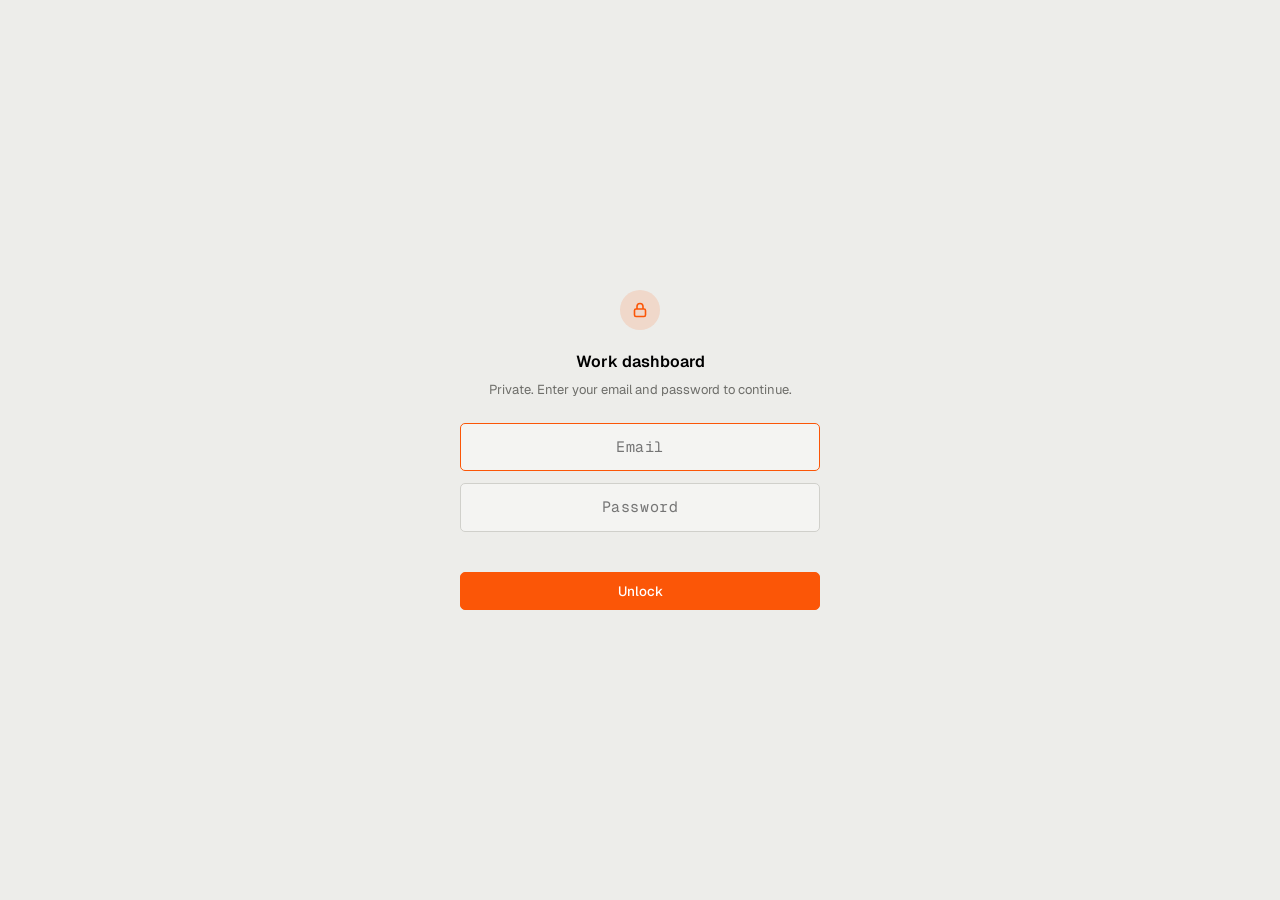
==== commit ecd12da8: "New site design, wired to the existing dashboard Replaces the home page with the new single-file des" ====
--- a/admin.html
+++ b/admin.html
@@ -7,23 +7,35 @@
 <title>Work — Pluseshot</title>
 <link rel="preconnect" href="https://fonts.googleapis.com">
 <link rel="preconnect" href="https://fonts.gstatic.com" crossorigin>
-<link href="https://fonts.googleapis.com/css2?family=Inter:wght@400;500;600;700&family=JetBrains+Mono:wght@400;500&display=swap" rel="stylesheet">
+<link href="https://fonts.googleapis.com/css2?family=Geist:wght@400;500;600&family=Geist+Mono:wght@400;500&display=swap" rel="stylesheet">
 <style>
+  /* Same palette, type and accent as the live site, so moving between the
+     two doesn't feel like moving between two different products. Light is
+     the default; dark follows the system, exactly as index.html does. */
   :root{
-    --bg:#0a0a0a; --panel:#141414; --panel-2:#1a1a1a; --sunk:#0c0c0c;
-    --line:rgba(255,255,255,.10); --line-hi:rgba(255,255,255,.20);
-    --text:#f5f5f4; --dim:#a8a29e; --faint:#6b6560;
-    --accent:#fb5607; --accent-soft:rgba(251,86,7,.16);
-    --live:#3ddc97; --warn:#ffb454; --bad:#ff6b6b;
-    --r:10px;
-    --mono:"JetBrains Mono",ui-monospace,SFMono-Regular,Menlo,monospace;
-    --ease:cubic-bezier(.22,1,.36,1);
+    --bg:#EDEDEA; --panel:#F4F4F2; --panel-2:#E1E1DD; --sunk:#E4E4E0;
+    --line:#D0D0CB; --line-hi:#B4B4AE;
+    --text:#000000; --dim:#6E6E6A; --faint:#94948F;
+    --accent:#FB5607; --accent-soft:rgba(251,86,7,.14);
+    --live:#0E8A55; --warn:#9A6200; --bad:#C4342B;
+    --r:5px;
+    --mono:"Geist Mono",ui-monospace,SFMono-Regular,Menlo,monospace;
+    --ease:cubic-bezier(.65,0,.35,1);
+  }
+  @media (prefers-color-scheme: dark){
+    :root{
+      --bg:#101010; --panel:#1B1B1A; --panel-2:#232322; --sunk:#0C0C0C;
+      --line:#2B2B2A; --line-hi:#3C3C3A;
+      --text:#F1F1EE; --dim:#9A9A95; --faint:#6E6E6A;
+      --accent-soft:rgba(251,86,7,.16);
+      --live:#3DDC97; --warn:#FFB454; --bad:#FF6B6B;
+    }
   }
   *{box-sizing:border-box}
   html,body{height:100%}
   body{
     margin:0; background:var(--bg); color:var(--text);
-    font:400 14px/1.5 Inter,system-ui,-apple-system,sans-serif;
+    font:400 14px/1.5 Geist,ui-sans-serif,system-ui,-apple-system,sans-serif;
     -webkit-font-smoothing:antialiased;
   }
   button,input,select,textarea{font:inherit;color:inherit}
@@ -56,16 +68,16 @@
   /* ---- buttons ---- */
   .btn{
     border:1px solid var(--line-hi);background:var(--panel-2);color:var(--text);
-    border-radius:8px;padding:8px 14px;font-size:13.5px;font-weight:500;
+    border-radius:5px;padding:8px 14px;font-size:13.5px;font-weight:500;
     transition:background .16s,border-color .16s,opacity .16s;
   }
-  .btn:hover{background:#1e1e27;border-color:#40404f}
+  .btn:hover{background:color-mix(in srgb,var(--text) 8%,var(--panel-2));border-color:var(--line-hi)}
   .btn:disabled{opacity:.42;cursor:not-allowed}
   .btn.primary{background:var(--accent);border-color:var(--accent);color:#fff}
   .btn.primary:hover{background:#ff7a33;border-color:#ff7a33}
   .btn.ghost{background:transparent;border-color:var(--line)}
-  .btn.danger{color:var(--bad);border-color:#3a2226;background:transparent}
-  .btn.danger:hover{background:#2a1519;border-color:#5a2b32}
+  .btn.danger{color:var(--bad);border-color:color-mix(in srgb,var(--bad) 35%,transparent);background:transparent}
+  .btn.danger:hover{background:color-mix(in srgb,var(--bad) 14%,transparent);border-color:color-mix(in srgb,var(--bad) 55%,transparent)}
   .btn.sm{padding:6px 11px;font-size:12.5px}
   :focus-visible{outline:2px solid var(--accent);outline-offset:2px;border-radius:6px}
 
@@ -76,7 +88,7 @@
   }
   .add input{
     flex:1;min-width:0;background:var(--panel);border:1px solid var(--line);
-    border-radius:8px;padding:11px 14px;font-family:var(--mono);font-size:13px;
+    border-radius:5px;padding:11px 14px;font-family:var(--mono);font-size:13px;
   }
   .add input:focus{border-color:var(--accent);outline:none}
   .add input::placeholder{color:var(--faint);font-family:Inter,sans-serif}
@@ -93,7 +105,7 @@
   .bin__list{overflow:auto;padding:8px;flex:1}
 
   .row{
-    display:flex;align-items:center;gap:11px;padding:8px;border-radius:9px;
+    display:flex;align-items:center;gap:11px;padding:8px;border-radius:5px;
     border:1px solid transparent;cursor:pointer;transition:background .13s,border-color .13s;
   }
   .row:hover{background:var(--panel-2)}
@@ -132,7 +144,7 @@
     display:grid;place-items:center;
   }
   .row:hover .row__del{opacity:1}
-  .row__del:hover{background:#2a1519;color:var(--bad)}
+  .row__del:hover{background:color-mix(in srgb,var(--bad) 14%,transparent);color:var(--bad)}
   .row__del:focus-visible{opacity:1}
 
   /* ---- inspector ---- */
@@ -147,7 +159,7 @@
   .empty p{margin:0;font-size:13.5px;max-width:340px;line-height:1.6}
 
   .card{
-    border-radius:12px;overflow:hidden;border:1px solid var(--line);background:#000;
+    border-radius:8px;overflow:hidden;border:1px solid var(--line);background:#000;
     aspect-ratio:16/9;position:relative;margin-bottom:22px;
   }
   .card[data-aspect="9:16"]{aspect-ratio:9/16;max-width:280px}
@@ -168,7 +180,7 @@
     color:var(--faint);font-weight:600;margin-bottom:6px;
   }
   .f input,.f select,.f textarea{
-    width:100%;background:var(--sunk);border:1px solid var(--line);border-radius:8px;
+    width:100%;background:var(--sunk);border:1px solid var(--line);border-radius:5px;
     padding:10px 12px;font-size:13.5px;
   }
   .f input:focus,.f select:focus,.f textarea:focus{border-color:var(--accent);outline:none}
@@ -178,7 +190,7 @@
 
   .switches{display:flex;gap:10px;margin:18px 0 22px}
   .sw{
-    display:flex;align-items:center;gap:8px;padding:9px 13px;border-radius:8px;
+    display:flex;align-items:center;gap:8px;padding:9px 13px;border-radius:5px;
     border:1px solid var(--line);background:var(--sunk);font-size:13px;color:var(--dim);
   }
   .sw input{accent-color:var(--accent);width:15px;height:15px}
@@ -208,7 +220,7 @@
   .modal__scrim{position:absolute;inset:0;background:rgba(5,5,9,.72);backdrop-filter:blur(6px)}
   .modal__box{
     position:relative;width:min(520px,100%);max-height:90vh;overflow:auto;
-    background:var(--panel);border:1px solid var(--line);border-radius:14px;padding:24px;
+    background:var(--panel);border:1px solid var(--line);border-radius:10px;padding:24px;
   }
   .modal__box.wide{width:min(760px,100%)}
   .content-group{
@@ -221,7 +233,7 @@
 
   .note{
     background:var(--sunk);border:1px solid var(--line);border-left:2px solid var(--accent);
-    border-radius:0 8px 8px 0;padding:12px 14px;font-size:12.5px;color:var(--dim);line-height:1.6;
+    border-radius:0 5px 5px 0;padding:12px 14px;font-size:12.5px;color:var(--dim);line-height:1.6;
     margin:16px 0;
   }
   .note code{font-family:var(--mono);font-size:11.5px;color:#ffb27a}
@@ -232,7 +244,7 @@
   /* ---- toast ---- */
   .toast{
     position:fixed;left:50%;bottom:74px;transform:translate(-50%,14px);
-    background:#1b1b23;border:1px solid var(--line-hi);border-radius:10px;
+    background:#1b1b23;border:1px solid var(--line-hi);border-radius:6px;
     padding:11px 16px;font-size:13px;z-index:80;
     opacity:0;pointer-events:none;transition:opacity .22s,transform .28s var(--ease);
     box-shadow:0 12px 40px rgba(0,0,0,.5);
@@ -262,7 +274,7 @@
   .lock__box h1{font-size:16px;font-weight:600;margin:0 0 6px}
   .lock__box p{font-size:13px;color:var(--dim);margin:0 0 22px;line-height:1.6}
   .lock__box input{
-    width:100%;background:var(--panel);border:1px solid var(--line);border-radius:9px;
+    width:100%;background:var(--panel);border:1px solid var(--line);border-radius:5px;
     padding:12px 14px;font-size:15px;text-align:center;letter-spacing:.04em;
     font-family:var(--mono);margin-bottom:12px;
   }
@@ -277,7 +289,7 @@
 
   /* ---- messages inbox ---- */
   .msg-item{
-    border:1px solid var(--line);border-radius:10px;padding:12px 14px;margin-bottom:10px;
+    border:1px solid var(--line);border-radius:6px;padding:12px 14px;margin-bottom:10px;
     background:var(--sunk);position:relative;
   }
   .msg-item.unread{border-left:2px solid var(--accent)}
@@ -295,7 +307,7 @@
     opacity:0;transition:opacity .13s,background .13s,color .13s;
   }
   .msg-item:hover .msg-item__del{opacity:1}
-  .msg-item__del:hover{background:#2a1519;color:var(--bad)}
+  .msg-item__del:hover{background:color-mix(in srgb,var(--bad) 14%,transparent);color:var(--bad)}
   .msg-empty{color:var(--faint);font-size:13px;padding:20px 0;text-align:center}
 </style>
 </head>
@@ -325,9 +337,9 @@
     <div class="brand"><span class="dot"></span> Work <small>/ pluseshot</small></div>
     <div class="spacer"></div>
     <button class="pill" id="connPill"><span class="led"></span><span id="connText">Not connected</span></button>
-    <button class="btn ghost sm" id="contentBtn" title="Every heading, paragraph and label on the site">Content</button>
+    <button class="btn ghost sm" id="contentBtn" title="Every piece of copy on the site">Content</button>
     <button class="btn ghost sm" id="linksBtn" title="Instagram, YouTube, LinkedIn, Behance">Links</button>
-    <button class="btn ghost sm" id="profileBtn" title="Your profile photo in the About section">Profile</button>
+    <button class="btn ghost sm" id="resumeBtn" title="The downloadable CV linked in your contact footer">Resume</button>
     <button class="btn ghost sm" id="msgBtn" title="Where contact form messages go">Messages</button>
     <button class="btn ghost sm" id="pwBtn" title="Change the dashboard password">Password</button>
     <button class="btn primary" id="publishBtn" disabled>Publish to site</button>
@@ -492,33 +504,37 @@
   </div>
 </div>
 
-<!-- profile photo -->
-<div class="modal" id="profileModal">
+<!-- resume / CV -->
+<div class="modal" id="resumeModal">
   <div class="modal__scrim" data-x></div>
   <div class="modal__box">
-    <h2>Profile photo</h2>
-    <p>Shows in the About section, in place of the "AC" mark. Publishing uploads the file straight into
-      <code style="font-family:var(--mono)">media/</code> in your repo — no third-party image host.</p>
-
-    <div style="border:1px solid var(--line);border-radius:12px;overflow:hidden;background:var(--sunk);margin-bottom:14px">
-      <img id="profilePreview" style="display:none;width:100%;max-height:260px;object-fit:cover" alt="">
-      <div id="profileEmpty" style="padding:28px 14px;text-align:center;color:var(--faint);font-size:12.5px">
-        No photo published yet.
+    <h2>Resume / CV</h2>
+    <p>Adds a "Download CV" link to the contact footer, beside your email and phone — the row only
+      appears once something is published here. Publishing uploads the file straight into
+      <code style="font-family:var(--mono)">media/</code> in your repo — no third-party file host.</p>
+
+    <div style="border:1px solid var(--line);border-radius:8px;padding:14px;background:var(--sunk);margin-bottom:14px">
+      <div id="resumeCurrent" style="display:none;align-items:center;gap:10px">
+        <i class="fa-regular fa-file-pdf" style="font-size:20px;color:var(--accent)"></i>
+        <a id="resumeCurrentLink" href="#" target="_blank" rel="noopener" class="mono" style="font-size:12.5px;word-break:break-all"></a>
+      </div>
+      <div id="resumeEmpty" style="text-align:center;color:var(--faint);font-size:12.5px">
+        No CV published yet.
       </div>
     </div>
 
-    <div class="f"><label>Choose an image</label>
-      <input type="file" id="profileFile" accept="image/*"></div>
-    <div class="hint">Any size works — it gets center-cropped into the About section's frame, so a fairly
-      centered subject looks best. A few hundred KB is plenty; huge files just slow down the page.</div>
+    <div class="f"><label>Choose a PDF</label>
+      <input type="file" id="resumeFile" accept="application/pdf"></div>
+    <div class="hint">PDF only — it's the one format browsers can show inline for the "View CV" button
+      as well as download. A couple MB is plenty.</div>
 
     <div style="display:flex;gap:10px;margin-top:14px">
-      <button class="btn danger sm" id="profileRemove">Remove photo</button>
+      <button class="btn danger sm" id="resumeRemove">Remove CV</button>
       <div class="spacer"></div>
-      <button class="btn primary" id="profileSave">Publish photo</button>
+      <button class="btn primary" id="resumeSave">Publish CV</button>
     </div>
 
-    <div class="status" id="profileStatus"></div>
+    <div class="status" id="resumeStatus"></div>
   </div>
 </div>
 
@@ -527,9 +543,9 @@
   <div class="modal__scrim" data-x></div>
   <div class="modal__box wide">
     <h2>Site content</h2>
-    <p>Every heading, paragraph, button label and list item on the live site, in one place. Publishes to
-      <code style="font-family:var(--mono)">data/content.json</code>. Leave a field empty to keep whatever's
-      already hand-written in the page for it.</p>
+    <p>Every piece of copy on the live site, in the order you meet it scrolling down. Publishes to
+      <code style="font-family:var(--mono)">data/content.json</code>. Leave a field empty and the page
+      falls back to its built-in wording for that one line.</p>
 
     <div id="contentFields"></div>
 
@@ -804,7 +820,7 @@
     var v = items[sel];
     if (v.type === 'external') { renderInspExternal(v); return; }
 
-    var cats = ['Motion Design', 'Brand Film', 'Short Form', 'Explainer', 'Title Sequence', '3D', 'Real Estate'];
+    var cats = siteCategories();
 
     host.innerHTML =
     '<div class="insp__inner">' +
@@ -920,7 +936,7 @@
 
   function renderInspExternal(v) {
     var host = $('#insp');
-    var cats = ['Motion Design', 'Brand Film', 'Short Form', 'Explainer', 'Title Sequence', '3D', 'Real Estate'];
+    var cats = siteCategories();
     var kindLabel = v.externalKind === 'instagram' ? 'Instagram' : 'Behance';
 
     host.innerHTML =
@@ -1588,79 +1604,55 @@
   var CONTENT_PATH = 'data/content.json';
   var contentData = {};
 
-  // Every editable field on the live site: which key in content.json it
-  // maps to, its label here, and whether it needs a multi-line box.
+  // Every editable piece of copy on the live site, in the order you meet it
+  // scrolling down the page. Each entry maps to a key in content.json, and
+  // index.html reads exactly these keys — nothing here is decorative.
   var CONTENT_FIELDS = [
-    { group: 'Navigation', key: 'nav.brand', label: 'Logo text' },
-    { group: 'Navigation', key: 'nav.linkWork', label: 'Nav link — Work' },
-    { group: 'Navigation', key: 'nav.linkServices', label: 'Nav link — Services' },
-    { group: 'Navigation', key: 'nav.linkAbout', label: 'Nav link — About' },
-    { group: 'Navigation', key: 'nav.linkProcess', label: 'Nav link — Process' },
-    { group: 'Navigation', key: 'nav.linkContact', label: 'Nav link — Contact' },
-    { group: 'Navigation', key: 'nav.headerCta', label: 'Header button' },
-    { group: 'Navigation', key: 'nav.mobileCta', label: 'Mobile menu button' },
-
-    { group: 'Hero', key: 'hero.eyebrow', label: 'Eyebrow badge' },
-    { group: 'Hero', key: 'hero.titleLine1', label: 'Headline — line 1' },
-    { group: 'Hero', key: 'hero.titleLine1Accent', label: 'Headline — line 1 accent word' },
-    { group: 'Hero', key: 'hero.titleLine2', label: 'Headline — line 2' },
-    { group: 'Hero', key: 'hero.titleLine2Accent', label: 'Headline — line 2 accent word' },
-    { group: 'Hero', key: 'hero.sub', label: 'Subheading (HTML allowed)', big: true },
-    { group: 'Hero', key: 'hero.ctaPrimary', label: 'Primary button' },
-    { group: 'Hero', key: 'hero.ctaSecondary', label: 'Secondary button' },
-    { group: 'Hero', key: 'hero.marquee', label: 'Scrolling strip words (comma-separated)', big: true },
-
-    { group: 'Work section', key: 'work.eyebrow', label: 'Eyebrow' },
-    { group: 'Work section', key: 'work.title', label: 'Title' },
-    { group: 'Work section', key: 'work.sub', label: 'Subtitle' },
-
-    { group: 'Services', key: 'services.eyebrow', label: 'Eyebrow' },
-    { group: 'Services', key: 'services.title', label: 'Title' },
-    { group: 'Services', key: 'services.item1Title', label: 'Card 1 — title' },
-    { group: 'Services', key: 'services.item1Body', label: 'Card 1 — body', big: true },
-    { group: 'Services', key: 'services.item2Title', label: 'Card 2 — title' },
-    { group: 'Services', key: 'services.item2Body', label: 'Card 2 — body', big: true },
-    { group: 'Services', key: 'services.item3Title', label: 'Card 3 — title' },
-    { group: 'Services', key: 'services.item3Body', label: 'Card 3 — body', big: true },
-    { group: 'Services', key: 'services.item4Title', label: 'Card 4 — title' },
-    { group: 'Services', key: 'services.item4Body', label: 'Card 4 — body', big: true },
-
-    { group: 'About', key: 'about.eyebrow', label: 'Eyebrow' },
-    { group: 'About', key: 'about.title', label: 'Title (HTML — <br/> allowed)' },
-    { group: 'About', key: 'about.p1', label: 'Paragraph 1', big: true },
-    { group: 'About', key: 'about.p2', label: 'Paragraph 2 (HTML allowed)', big: true },
-    { group: 'About', key: 'about.li1', label: 'Bullet 1' },
-    { group: 'About', key: 'about.li2', label: 'Bullet 2' },
-    { group: 'About', key: 'about.li3', label: 'Bullet 3' },
-
-    { group: 'Process', key: 'process.eyebrow', label: 'Eyebrow' },
-    { group: 'Process', key: 'process.title', label: 'Title' },
-    { group: 'Process', key: 'process.step1Num', label: 'Step 1 — number' },
-    { group: 'Process', key: 'process.step1Title', label: 'Step 1 — title' },
-    { group: 'Process', key: 'process.step1Body', label: 'Step 1 — body', big: true },
-    { group: 'Process', key: 'process.step2Num', label: 'Step 2 — number' },
-    { group: 'Process', key: 'process.step2Title', label: 'Step 2 — title' },
-    { group: 'Process', key: 'process.step2Body', label: 'Step 2 — body', big: true },
-    { group: 'Process', key: 'process.step3Num', label: 'Step 3 — number' },
-    { group: 'Process', key: 'process.step3Title', label: 'Step 3 — title' },
-    { group: 'Process', key: 'process.step3Body', label: 'Step 3 — body', big: true },
-    { group: 'Process', key: 'process.step4Num', label: 'Step 4 — number' },
-    { group: 'Process', key: 'process.step4Title', label: 'Step 4 — title' },
-    { group: 'Process', key: 'process.step4Body', label: 'Step 4 — body', big: true },
-
-    { group: 'Contact', key: 'contact.eyebrow', label: 'Eyebrow' },
-    { group: 'Contact', key: 'contact.title', label: 'Title' },
-    { group: 'Contact', key: 'contact.sub', label: 'Subtitle', big: true },
-    { group: 'Contact', key: 'contact.directTitle', label: '"Prefer direct?" heading' },
+    { group: 'Header', key: 'nav.brand', label: 'Your name, top left' },
+    { group: 'Header', key: 'nav.cta', label: 'Button, top right' },
+
+    { group: 'Hero', key: 'hero.intro', label: 'Intro paragraph above your name', big: true,
+      hint: 'The short pitch in the top-left corner. Two or three lines reads best.' },
+
+    { group: 'Work', key: 'work.note', label: 'Note beside the "Work" heading', big: true },
+
+    { group: 'Clients', key: 'clients.list', label: 'Client names', big: true,
+      hint: 'Comma-separated. These scroll across the strip under the hero.' },
+
+    { group: 'How I work', key: 'vision.lines', label: 'Scrolling lines', big: true, rows: 5,
+      hint: 'One line per row. Each gets its own animated tile as you scroll — add or remove as many as you like.' },
+
+    { group: 'Services', key: 'services.statement', label: 'Big statement', big: true },
+    { group: 'Services', key: 'services.note', label: 'Note beside the statement', big: true },
+    { group: 'Services', key: 'services.item1Name', label: 'Category 1 — name', cat: true },
+    { group: 'Services', key: 'services.item1Desc', label: 'Category 1 — description', big: true },
+    { group: 'Services', key: 'services.item2Name', label: 'Category 2 — name', cat: true },
+    { group: 'Services', key: 'services.item2Desc', label: 'Category 2 — description', big: true },
+    { group: 'Services', key: 'services.item3Name', label: 'Category 3 — name', cat: true },
+    { group: 'Services', key: 'services.item3Desc', label: 'Category 3 — description', big: true },
+    { group: 'Services', key: 'services.item4Name', label: 'Category 4 — name', cat: true },
+    { group: 'Services', key: 'services.item4Desc', label: 'Category 4 — description', big: true },
+
+    { group: 'Contact', key: 'contact.headline', label: 'Big headline' },
     { group: 'Contact', key: 'contact.email', label: 'Email address' },
     { group: 'Contact', key: 'contact.phone', label: 'Phone (as displayed)' },
-    { group: 'Contact', key: 'contact.socialTitle', label: '"Social" heading' },
-    { group: 'Contact', key: 'contact.statusLabel', label: 'Status label' },
-    { group: 'Contact', key: 'contact.statusText', label: 'Status text (HTML allowed)' },
-
-    { group: 'Footer', key: 'footer.brand', label: 'Footer name' },
-    { group: 'Footer', key: 'footer.tagline', label: 'Footer tagline' }
+
+    { group: 'Footer', key: 'footer.note', label: 'Copyright line' }
   ];
+
+  // The four category names double as the tags on your videos, so renaming
+  // one here leaves any video still carrying the old tag out of that block.
+  var CAT_HINT = 'Also the tag on your videos — rename it here and re-tag those videos to match.';
+
+  // Categories offered in the video inspector, read from whatever the
+  // Services fields above currently say so the two can't drift apart.
+  var DEFAULT_CATS = ['Motion design', 'Storytelling', 'Short-form reels', 'After Effects tools'];
+  function siteCategories() {
+    var names = [1, 2, 3, 4].map(function (i) {
+      return (getPath(contentData, 'services.item' + i + 'Name') || '').trim();
+    }).filter(Boolean);
+    return names.length ? names : DEFAULT_CATS;
+  }
 
   function getPath(obj, path) {
     return path.split('.').reduce(function (o, k) { return o && o[k] !== undefined ? o[k] : undefined; }, obj);
@@ -1683,9 +1675,11 @@
       var heading = '';
       if (f.group !== lastGroup) { heading = '<div class="content-group">' + f.group + '</div>'; lastGroup = f.group; }
       var input = f.big
-        ? '<textarea data-key="' + f.key + '" rows="2">' + esc(val) + '</textarea>'
+        ? '<textarea data-key="' + f.key + '" rows="' + (f.rows || 2) + '">' + esc(val) + '</textarea>'
         : '<input data-key="' + f.key + '" class="mono" value="' + esc(val) + '">';
-      return heading + '<div class="f"><label>' + f.label + '</label>' + input + '</div>';
+      var hint = f.hint || (f.cat ? CAT_HINT : '');
+      return heading + '<div class="f"><label>' + f.label + '</label>' + input +
+        (hint ? '<div class="hint">' + hint + '</div>' : '') + '</div>';
     }).join('');
   }
 
@@ -1755,9 +1749,7 @@
     }
   });
 
-  /* ---------- profile photo ------------------------------------------- */
-
-  var PROFILE_PATH = 'data/profile.json';
+  /* ---------- file uploads ------------------------------------------------ */
 
   function fileToBase64(file) {
     return new Promise(function (resolve, reject) {
@@ -1771,130 +1763,130 @@
     });
   }
 
-  function showProfilePreview(src) {
-    var img = $('#profilePreview'), empty = $('#profileEmpty');
-    if (src) {
-      img.src = src; img.style.display = ''; empty.style.display = 'none';
+  /* ---------- resume / CV ------------------------------------------------ */
+
+  var RESUME_PATH = 'data/resume.json';
+
+  function showResumeCurrent(path) {
+    var current = $('#resumeCurrent'), link = $('#resumeCurrentLink'), empty = $('#resumeEmpty');
+    if (path) {
+      link.href = path; link.textContent = path;
+      current.style.display = 'flex'; empty.style.display = 'none';
     } else {
-      img.removeAttribute('src'); img.style.display = 'none'; empty.style.display = '';
-    }
-  }
-
-  async function pullProfile() {
-    var status = $('#profileStatus');
+      link.href = '#'; link.textContent = '';
+      current.style.display = 'none'; empty.style.display = '';
+    }
+  }
+
+  async function pullResume() {
+    var status = $('#resumeStatus');
     status.className = 'status busy';
-    status.textContent = 'Reading current photo…';
+    status.textContent = 'Reading current CV…';
     try {
-      var remote = await getRemote(PROFILE_PATH);
+      var remote = await getRemote(RESUME_PATH);
       var data = remote.text ? JSON.parse(remote.text) : {};
-      showProfilePreview(data.image || '');
+      showResumeCurrent(data.file || '');
       status.className = 'status';
-      status.textContent = remote.text ? 'Loaded.' : 'No photo published yet.';
+      status.textContent = remote.text ? 'Loaded.' : 'No CV published yet.';
     } catch (err) {
       status.className = 'status err';
-      status.textContent = err.message || 'Could not read data/profile.json.';
-    }
-  }
-
-  $('#profileBtn').addEventListener('click', function () {
-    $('#profileModal').classList.add('on');
-    $('#profileStatus').textContent = '';
-    $('#profileFile').value = '';
-    if (cfg.token && cfg.owner && cfg.repo) pullProfile();
-  });
-  $('#profileModal').addEventListener('click', function (e) {
-    if (e.target.hasAttribute('data-x')) $('#profileModal').classList.remove('on');
-  });
-
-  $('#profileFile').addEventListener('change', function () {
-    var file = this.files[0];
-    if (file) showProfilePreview(URL.createObjectURL(file));
-  });
-
-  $('#profileSave').addEventListener('click', async function () {
-    var status = $('#profileStatus');
+      status.textContent = err.message || 'Could not read data/resume.json.';
+    }
+  }
+
+  $('#resumeBtn').addEventListener('click', function () {
+    $('#resumeModal').classList.add('on');
+    $('#resumeStatus').textContent = '';
+    $('#resumeFile').value = '';
+    if (cfg.token && cfg.owner && cfg.repo) pullResume();
+  });
+  $('#resumeModal').addEventListener('click', function (e) {
+    if (e.target.hasAttribute('data-x')) $('#resumeModal').classList.remove('on');
+  });
+
+  $('#resumeSave').addEventListener('click', async function () {
+    var status = $('#resumeStatus');
     if (!cfg.token || !cfg.owner || !cfg.repo) {
       status.className = 'status err';
       status.textContent = 'Connect to your repo first — use the connection pill, top right.';
       return;
     }
-    var file = $('#profileFile').files[0];
+    var file = $('#resumeFile').files[0];
     if (!file) {
       status.className = 'status err';
-      status.textContent = 'Choose an image first.';
+      status.textContent = 'Choose a PDF first.';
       return;
     }
 
-    var btn = $('#profileSave');
+    var btn = $('#resumeSave');
     btn.disabled = true;
     status.className = 'status busy';
     status.textContent = 'Uploading…';
 
     try {
-      var ext = (file.name.split('.').pop() || 'jpg').toLowerCase().replace(/[^a-z0-9]/g, '') || 'jpg';
-      var imgPath = 'media/profile-' + Date.now() + '.' + ext;
+      var docPath = 'media/resume-' + Date.now() + '.pdf';
       var content = await fileToBase64(file);
 
-      var upload = await gh(filePath(imgPath), {
+      var upload = await gh(filePath(docPath), {
         method: 'PUT',
-        body: JSON.stringify({ message: 'Update profile photo', content: content, branch: cfg.branch })
+        body: JSON.stringify({ message: 'Update resume/CV', content: content, branch: cfg.branch })
       });
       if (!upload.ok) throw new Error(ghError(upload));
 
-      var remote = await getRemote(PROFILE_PATH);
+      var remote = await getRemote(RESUME_PATH);
       var body = {
-        message: 'Point profile photo at ' + imgPath,
-        content: b64enc(JSON.stringify({ image: imgPath }, null, 2)),
+        message: 'Point resume/CV at ' + docPath,
+        content: b64enc(JSON.stringify({ file: docPath }, null, 2)),
         branch: cfg.branch
       };
       if (remote.sha) body.sha = remote.sha;
-      var res = await gh(filePath(PROFILE_PATH), { method: 'PUT', body: JSON.stringify(body) });
+      var res = await gh(filePath(RESUME_PATH), { method: 'PUT', body: JSON.stringify(body) });
       if (!res.ok) throw new Error(ghError(res));
 
       status.className = 'status ok';
       status.textContent = 'Published. Live on the site shortly.';
-      toast('Profile photo updated.', 'ok');
-      showProfilePreview(imgPath);
+      toast('Resume updated.', 'ok');
+      showResumeCurrent(docPath);
     } catch (err) {
       status.className = 'status err';
-      status.textContent = err.message || 'Could not publish the photo.';
+      status.textContent = err.message || 'Could not publish the CV.';
     } finally {
       btn.disabled = false;
     }
   });
 
-  $('#profileRemove').addEventListener('click', async function () {
-    var status = $('#profileStatus');
+  $('#resumeRemove').addEventListener('click', async function () {
+    var status = $('#resumeStatus');
     if (!cfg.token || !cfg.owner || !cfg.repo) {
       status.className = 'status err';
       status.textContent = 'Connect to your repo first — use the connection pill, top right.';
       return;
     }
 
-    var btn = $('#profileRemove');
+    var btn = $('#resumeRemove');
     btn.disabled = true;
     status.className = 'status busy';
     status.textContent = 'Removing…';
 
     try {
-      var remote = await getRemote(PROFILE_PATH);
+      var remote = await getRemote(RESUME_PATH);
       var body = {
-        message: 'Remove profile photo',
-        content: b64enc(JSON.stringify({ image: '' }, null, 2)),
+        message: 'Remove resume/CV',
+        content: b64enc(JSON.stringify({ file: '' }, null, 2)),
         branch: cfg.branch
       };
       if (remote.sha) body.sha = remote.sha;
-      var res = await gh(filePath(PROFILE_PATH), { method: 'PUT', body: JSON.stringify(body) });
+      var res = await gh(filePath(RESUME_PATH), { method: 'PUT', body: JSON.stringify(body) });
       if (!res.ok) throw new Error(ghError(res));
 
       status.className = 'status ok';
-      status.textContent = 'Removed — the About section falls back to the default mark.';
-      toast('Profile photo removed.', 'ok');
-      $('#profileFile').value = '';
-      showProfilePreview('');
+      status.textContent = 'Removed — the Resume section shows "CV coming soon" again.';
+      toast('Resume removed.', 'ok');
+      $('#resumeFile').value = '';
+      showResumeCurrent('');
     } catch (err) {
       status.className = 'status err';
-      status.textContent = err.message || 'Could not remove the photo.';
+      status.textContent = err.message || 'Could not remove the CV.';
     } finally {
       btn.disabled = false;
     }
@@ -1906,7 +1898,7 @@
       $('#pwModal').classList.remove('on');
       $('#msgModal').classList.remove('on');
       $('#linksModal').classList.remove('on');
-      $('#profileModal').classList.remove('on');
+      $('#resumeModal').classList.remove('on');
       $('#contentModal').classList.remove('on');
     }
   });
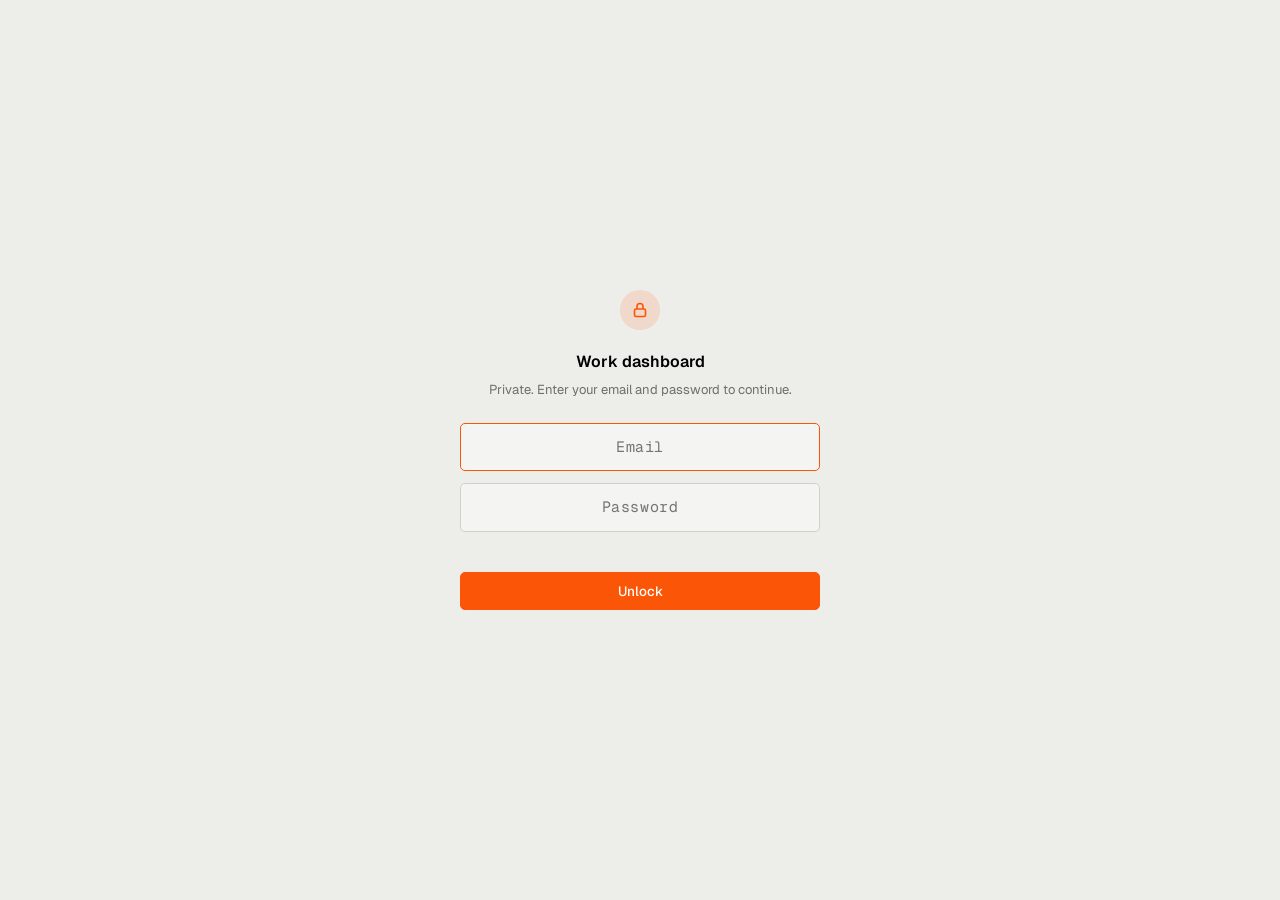
==== commit a64cebfa: "Change the dashboard password Also drops the note naming the shipped default, which was no longer tr" ====
--- a/admin.html
+++ b/admin.html
@@ -455,13 +455,13 @@
   <div class="modal__scrim" data-x></div>
   <div class="modal__box" style="max-width:640px">
     <h2>Messages</h2>
-    <p>Enquiries from your contact form \u2014 stored in <code style="font-family:var(--mono)">data/messages.json</code>
+    <p>Enquiries from your contact form — stored in <code style="font-family:var(--mono)">data/messages.json</code>
       in this repo. Nothing third-party, nothing external.</p>
 
     <div id="msgList" style="margin-top:16px"></div>
 
     <div class="note" id="msgSetupNote" style="margin-top:16px">
-      Not receiving anything yet? The form needs a one-time Worker deploy \u2014 see
+      Not receiving anything yet? The form needs a one-time Worker deploy — see
       <code style="font-family:var(--mono)">cloudflare-worker.js</code> in the repo root for the 5-minute setup,
       then paste its URL into <code style="font-family:var(--mono)">CONTACT_FORM_ENDPOINT</code> in
       <code style="font-family:var(--mono)">js/config.js</code>.
@@ -482,7 +482,7 @@
   <div class="modal__scrim" data-x></div>
   <div class="modal__box">
     <h2>Social links</h2>
-    <p>Publishes to <code style="font-family:var(--mono)">data/social.json</code> \u2014 the icons in your site\u2019s
+    <p>Publishes to <code style="font-family:var(--mono)">data/social.json</code> — the icons in your site’s
       footer read this. Leave any of these blank and that icon just hides itself rather than sitting there as a dead link.</p>
 
     <div class="f"><label>Instagram</label>
@@ -574,14 +574,17 @@
        crypto.subtle.digest('SHA-256', new TextEncoder().encode('yourNewPassword'))
          .then(b => console.log([...new Uint8Array(b)].map(x => x.toString(16).padStart(2,'0')).join('')))
 
-     Default password is: Pluseshot-2026 — change it before you push this live.
+     This hash ships with the public site, so anyone can read it and test
+     guesses against it offline. Treat the lock as a deterrent, not a
+     wall: publishing anything still needs a GitHub token, and that never
+     leaves this browser.
 
      This asks for the password on EVERY page load, on purpose — no "stay
      unlocked" behaviour, so closing the tab always means entering it again
      next time, regardless of what your browser does with tab restores.
   ------------------------------------------------------------------------- */
 
-  var PW_HASH = 'e8b3abdb658b91480eecfff5e7764727cbd920b9a232acba511a846bd3ae9730';
+  var PW_HASH = '831f183e4d71551e5d3fbfd822c61a90703239fceaa6b212bb3db46e541b5f0f';
   var LOGIN_EMAIL = 'anmol.chandiok9@gmail.com';
 
   async function sha256Hex(str) {
@@ -835,7 +838,7 @@
         '<input data-k="title" value="' + esc(v.title) + '" placeholder="What is this piece called?"></div>' +
 
       '<div class="f"><label>Description</label>' +
-        '<textarea data-k="description" rows="3" placeholder="A sentence or two about this project \u2014 shows under the video when someone plays it.">' + esc(v.description || '') + '</textarea></div>' +
+        '<textarea data-k="description" rows="3" placeholder="A sentence or two about this project — shows under the video when someone plays it.">' + esc(v.description || '') + '</textarea></div>' +
 
       '<div class="grid2">' +
         '<div class="f"><label>Client</label>' +
@@ -887,7 +890,7 @@
 
       '<div class="f"><label>Also on Instagram (optional)</label>' +
         '<input data-k="instagramUrl" class="mono" value="' + esc(v.instagramUrl || '') + '" placeholder="https://instagram.com/reel/...">' +
-        '<div class="hint">Instagram doesn\u2019t allow embedding a reel that plays in place like YouTube does \u2014 this just adds a link next to the player so people can open it there too.</div></div>' +
+        '<div class="hint">Instagram doesn’t allow embedding a reel that plays in place like YouTube does — this just adds a link next to the player so people can open it there too.</div></div>' +
 
       '<div class="switches">' +
         '<label class="sw"><input type="checkbox" data-k="featured"' + (v.featured ? ' checked' : '') + '> Featured</label>' +
@@ -945,12 +948,12 @@
       '<div class="card" data-aspect="' + esc(v.aspect) + '" id="cardPrev" style="background:var(--sunk)">' +
         (v.poster
           ? '<img src="' + esc(v.poster) + '" alt="">'
-          : '<div style="height:100%;display:grid;place-items:center;color:var(--faint);font-size:12.5px;padding:20px;text-align:center">No thumbnail yet \u2014 add a poster URL below</div>') +
+          : '<div style="height:100%;display:grid;place-items:center;color:var(--faint);font-size:12.5px;padding:20px;text-align:center">No thumbnail yet — add a poster URL below</div>') +
         '<span class="card__tag">' + kindLabel + '</span>' +
       '</div>' +
 
       '<div class="note" style="margin:14px 0">' +
-        kindLabel + ' doesn\u2019t allow embedding that plays in place, so this card opens ' + kindLabel +
+        kindLabel + ' doesn’t allow embedding that plays in place, so this card opens ' + kindLabel +
         ' itself in a new tab when clicked, instead of playing inline like your YouTube pieces.' +
       '</div>' +
 
@@ -980,7 +983,7 @@
           }).join('') +
         '</select></div>' +
 
-      '<div class="f"><label>Thumbnail (required \u2014 ' + kindLabel + ' won\u2019t give us one automatically)</label>' +
+      '<div class="f"><label>Thumbnail (required — ' + kindLabel + ' won’t give us one automatically)</label>' +
         '<input data-k="poster" class="mono" value="' + esc(v.poster || '') + '" placeholder="assets/posters/' + esc(v.id) + '.jpg">' +
         '<div class="hint">Screenshot the post and drop the image in your repo, then paste its path here.</div></div>' +
 
@@ -990,7 +993,7 @@
       '</div>' +
 
       '<div style="display:flex;gap:10px;padding-top:18px;border-top:1px solid var(--line)">' +
-        '<a class="btn ghost sm" href="' + esc(v.externalUrl) + '" target="_blank" rel="noopener">Open on ' + kindLabel + ' \u2197</a>' +
+        '<a class="btn ghost sm" href="' + esc(v.externalUrl) + '" target="_blank" rel="noopener">Open on ' + kindLabel + ' ↗</a>' +
         '<div class="spacer" style="flex:1"></div>' +
         '<button class="btn danger sm" id="delBtn">Remove</button>' +
       '</div>' +
@@ -1068,7 +1071,7 @@
       return;
     }
 
-    toast('That\u2019s not a link I recognise \u2014 paste a YouTube, Instagram, or Behance URL.', 'err');
+    toast('That’s not a link I recognise — paste a YouTube, Instagram, or Behance URL.', 'err');
     input.focus();
   }
 
@@ -1363,12 +1366,12 @@
     }
     if (next !== confirm) {
       status.className = 'status err';
-      status.textContent = 'New password and confirmation don\u2019t match.';
+      status.textContent = 'New password and confirmation don’t match.';
       return;
     }
     if (next.length < 6) {
       status.className = 'status err';
-      status.textContent = 'Pick something a little longer \u2014 6 characters minimum.';
+      status.textContent = 'Pick something a little longer — 6 characters minimum.';
       return;
     }
 
@@ -1381,21 +1384,21 @@
 
     if (!cfg.token || !cfg.owner || !cfg.repo) {
       status.className = 'status err';
-      status.textContent = 'Connect to your repo first \u2014 use the connection pill, top right.';
+      status.textContent = 'Connect to your repo first — use the connection pill, top right.';
       return;
     }
 
     var btn = $('#pwSave');
     btn.disabled = true;
     status.className = 'status busy';
-    status.textContent = 'Reading ' + path + '\u2026';
+    status.textContent = 'Reading ' + path + '…';
 
     try {
       var remote = await getRemote(path);
-      if (remote.text === null) throw new Error('Can\u2019t find ' + path + ' in the repo. Check the file path above.');
+      if (remote.text === null) throw new Error('Can’t find ' + path + ' in the repo. Check the file path above.');
 
       if (!/var PW_HASH = '[0-9a-f]{64}';/.test(remote.text)) {
-        throw new Error('Could not find the password line in ' + path + '. If you renamed or heavily edited the file, this won\u2019t find it.');
+        throw new Error('Could not find the password line in ' + path + '. If you renamed or heavily edited the file, this won’t find it.');
       }
 
       var newHash = await sha256Hex(next);
@@ -1404,7 +1407,7 @@
         "var PW_HASH = '" + newHash + "';"
       );
 
-      status.textContent = 'Saving\u2026';
+      status.textContent = 'Saving…';
 
       var body = {
         message: 'Update dashboard password',
@@ -1459,7 +1462,7 @@
     host.innerHTML = msgCache.map(function (m) {
       return '' +
       '<div class="msg-item' + (m.read ? '' : ' unread') + '" data-id="' + escHtml(m.id) + '">' +
-        '<button class="msg-item__del" data-del="' + escHtml(m.id) + '" title="Delete">\u2715</button>' +
+        '<button class="msg-item__del" data-del="' + escHtml(m.id) + '" title="Delete">✕</button>' +
         '<div class="msg-item__head">' +
           '<span class="msg-item__name">' + escHtml(m.name || 'Someone') + '</span>' +
           '<span class="msg-item__email">' + escHtml(m.email || '') + '</span>' +
@@ -1475,11 +1478,11 @@
     var status = $('#msgStatus');
     if (!cfg.token || !cfg.owner || !cfg.repo) {
       status.className = 'status err';
-      status.textContent = 'Connect to your repo first \u2014 use the connection pill, top right.';
+      status.textContent = 'Connect to your repo first — use the connection pill, top right.';
       return;
     }
     status.className = 'status busy';
-    status.textContent = 'Checking for messages\u2026';
+    status.textContent = 'Checking for messages…';
     try {
       var remote = await getRemote(MSG_PATH);
       msgSha = remote.sha;
@@ -1537,13 +1540,13 @@
   async function pullLinks() {
     var status = $('#linksStatus');
     status.className = 'status busy';
-    status.textContent = 'Reading current links\u2026';
+    status.textContent = 'Reading current links…';
     try {
       var remote = await getRemote(SOCIAL_PATH);
       var data = remote.text ? JSON.parse(remote.text) : {};
       Object.keys(SOCIAL_FIELDS).forEach(function (k) { $(SOCIAL_FIELDS[k]).value = data[k] || ''; });
       status.className = 'status';
-      status.textContent = remote.text ? 'Loaded.' : 'No links published yet \u2014 these are all blank.';
+      status.textContent = remote.text ? 'Loaded.' : 'No links published yet — these are all blank.';
     } catch (err) {
       status.className = 'status err';
       status.textContent = err.message || 'Could not read data/social.json.';
@@ -1564,7 +1567,7 @@
     var status = $('#linksStatus');
     if (!cfg.token || !cfg.owner || !cfg.repo) {
       status.className = 'status err';
-      status.textContent = 'Connect to your repo first \u2014 use the connection pill, top right.';
+      status.textContent = 'Connect to your repo first — use the connection pill, top right.';
       return;
     }
 
@@ -1574,7 +1577,7 @@
     var btn = $('#linksSave');
     btn.disabled = true;
     status.className = 'status busy';
-    status.textContent = 'Publishing\u2026';
+    status.textContent = 'Publishing…';
 
     try {
       var remote = await getRemote(SOCIAL_PATH);
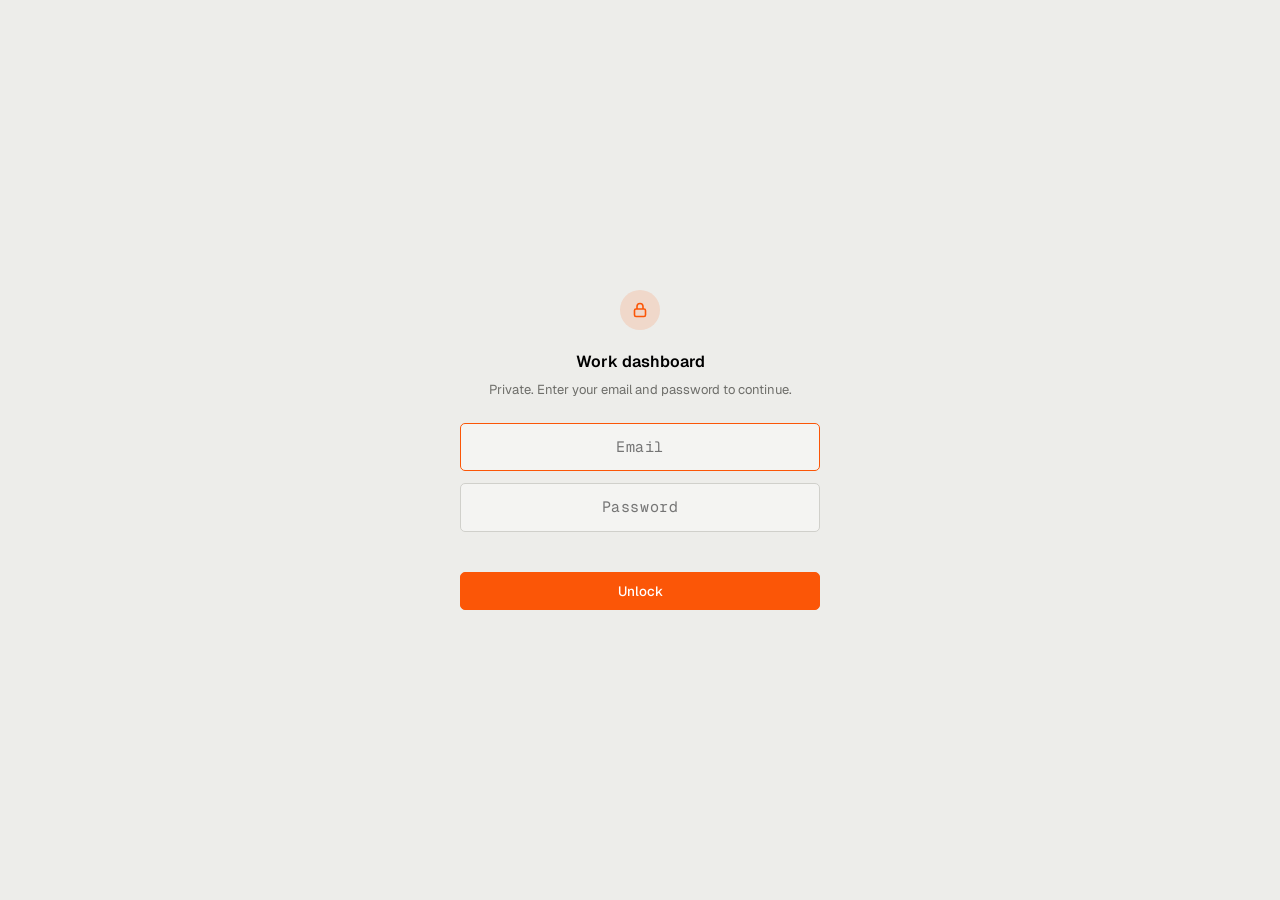
==== commit 34367474: "Add an optional project file link (Google Drive) per video admin.html gets a "Project file" field al" ====
--- a/admin.html
+++ b/admin.html
@@ -737,7 +737,7 @@
     return {
       type: 'youtube',
       id: id, title: '', client: '', category: '', year: String(new Date().getFullYear()),
-      description: '', instagramUrl: '',
+      description: '', instagramUrl: '', projectFile: '',
       aspect: vertical ? '9:16' : '16:9', duration: '', poster: '', preview: '',
       previewMode: 'youtube', start: 0, featured: false, hidden: false
     };
@@ -891,6 +891,10 @@
       '<div class="f"><label>Also on Instagram (optional)</label>' +
         '<input data-k="instagramUrl" class="mono" value="' + esc(v.instagramUrl || '') + '" placeholder="https://instagram.com/reel/...">' +
         '<div class="hint">Instagram doesn’t allow embedding a reel that plays in place like YouTube does — this just adds a link next to the player so people can open it there too.</div></div>' +
+
+      '<div class="f"><label>Project file (optional)</label>' +
+        '<input data-k="projectFile" class="mono" value="' + esc(v.projectFile || '') + '" placeholder="https://drive.google.com/...">' +
+        '<div class="hint">A Google Drive link to the raw project — brief, footage, source files. Adds a small badge on the thumbnail and a download link next to the player. Set the Drive link to "Anyone with the link can view" or it’ll be blocked for visitors.</div></div>' +
 
       '<div class="switches">' +
         '<label class="sw"><input type="checkbox" data-k="featured"' + (v.featured ? ' checked' : '') + '> Featured</label>' +
